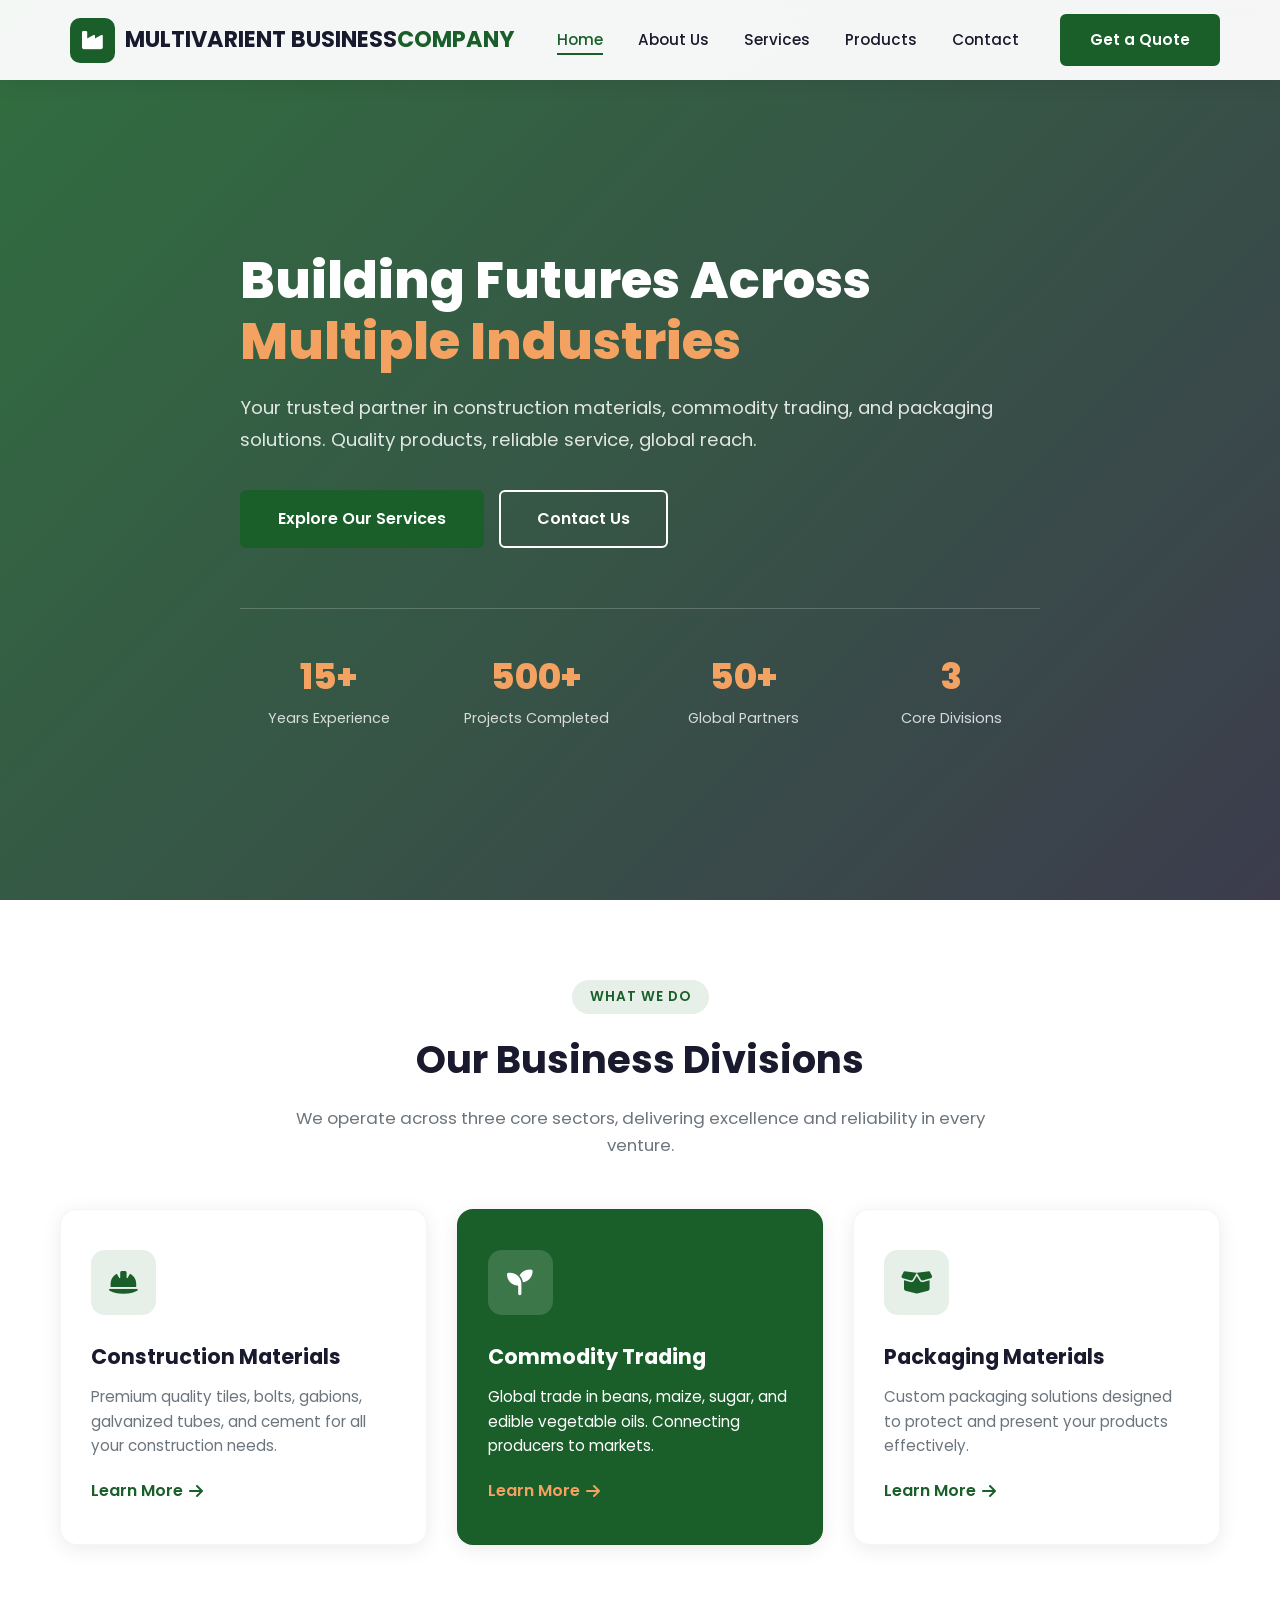
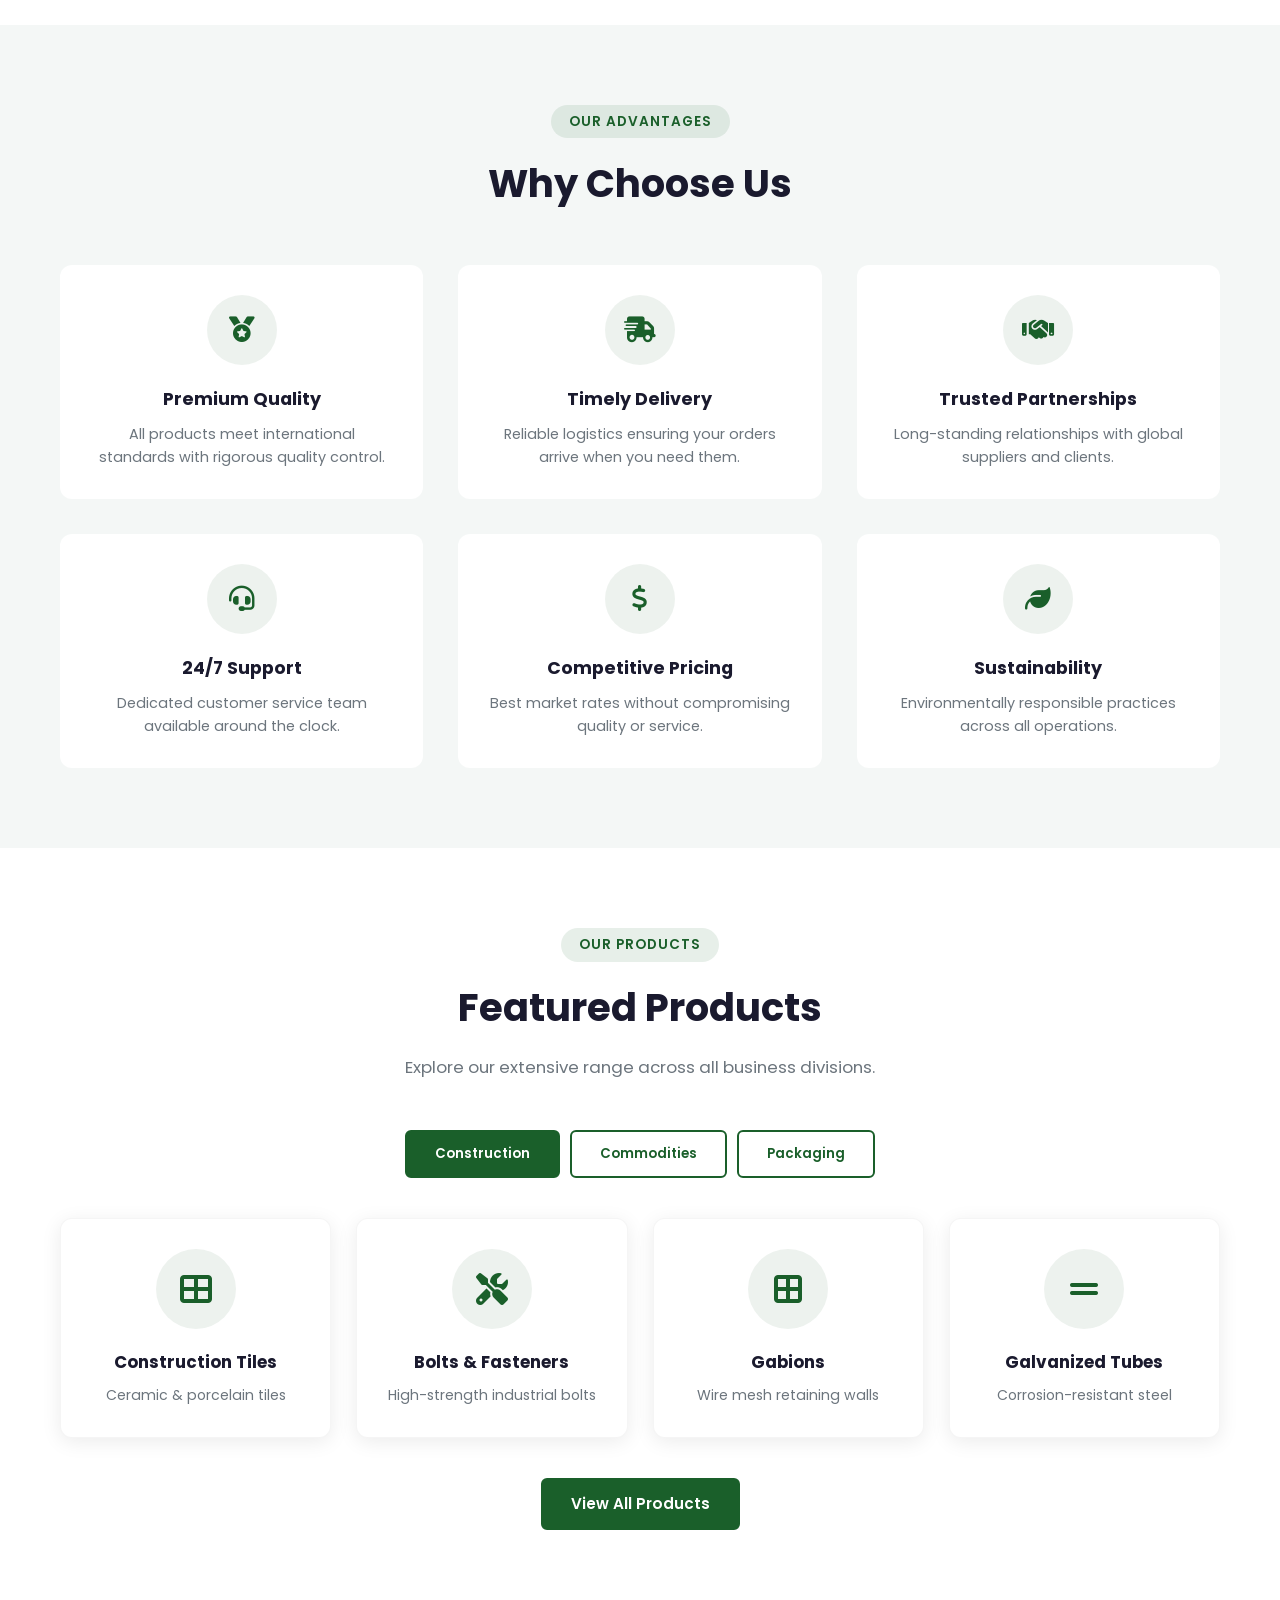
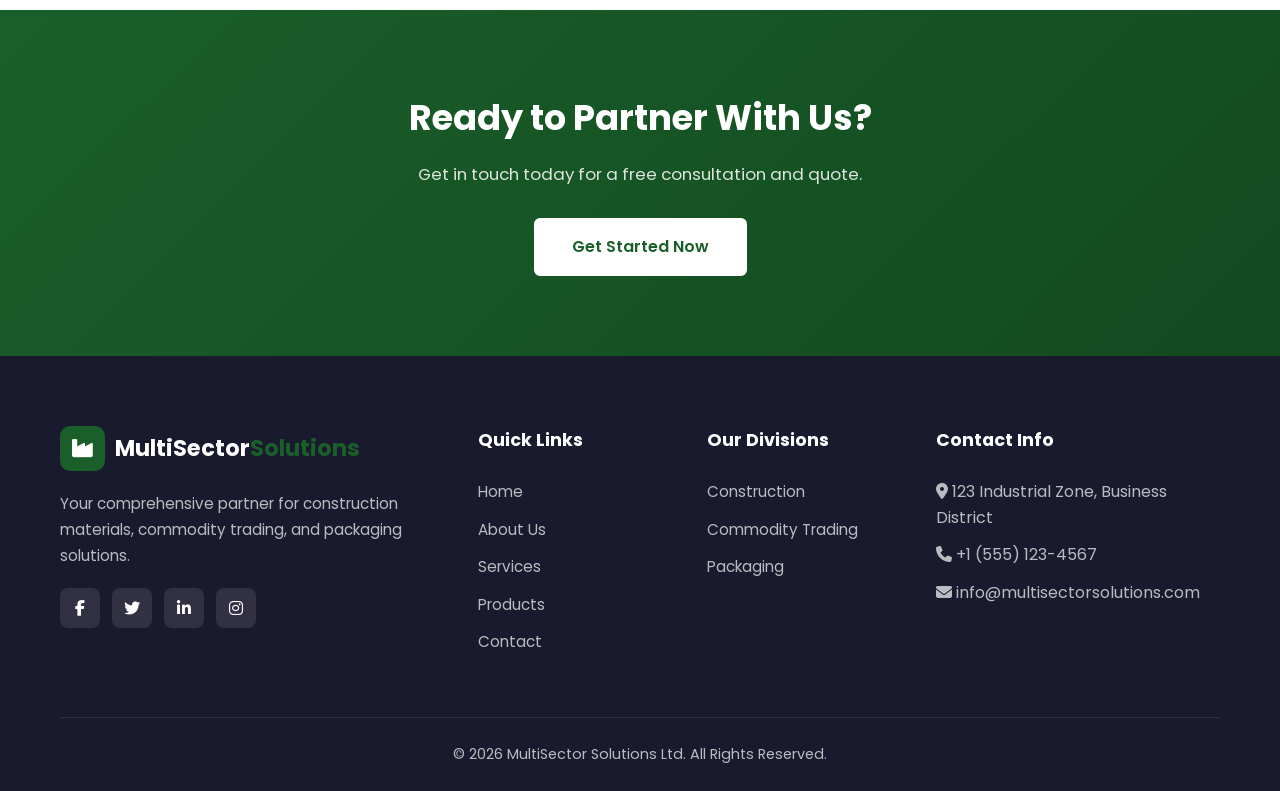
==== index.html @ 1d7cfd5d "version 1" ====
<!DOCTYPE html>
<html lang="en">
<head>
    <meta charset="UTF-8">
    <meta name="viewport" content="width=device-width, initial-scale=1.0">
    <link rel="icon" type="image/png" href="images/MVBC LOGO NBG.png">
    <title>MultiSector Solutions | Construction, Trading & Packaging</title>
    <link rel="stylesheet" href="css/style.css">
    <link rel="preconnect" href="https://fonts.googleapis.com">
    <link href="https://fonts.googleapis.com/css2?family=Poppins:wght@300;400;500;600;700;800&display=swap" rel="stylesheet">
    <link rel="stylesheet" href="https://cdnjs.cloudflare.com/ajax/libs/font-awesome/6.4.0/css/all.min.css">
</head>
<body>
    <header class="header" id="header">
        <div class="container">
            <div class="logo">
                <a href="index.html">
                <img src="" >
                    <span class="logo-icon"><i class="fas fa-industry"></i></span>
                    <span class="logo-text">MULTIVARIENT BUSINESS<span>COMPANY</span></span>
                </a>
            </div>
            <nav class="nav" id="nav">
                <ul class="nav-list">
                    <li><a href="index.html" class="active">Home</a></li>
                    <li><a href="about.html">About Us</a></li>
                    <li><a href="services.html">Services</a></li>
                    <li><a href="products.html">Products</a></li>
                    <li><a href="contact.html">Contact</a></li>
                </ul>
            </nav>
            <div class="header-actions">
                <a href="contact.html" class="btn btn-primary">Get a Quote</a>
                <!-- <button class="mobile-menu-toggle" id="mobileMenuToggle">
                  
                </button> -->
            </div>
        </div>
    </header>

    <section class="hero">
        <div class="container">
            <div class="hero-content">
                <h1 class="hero-title">Building Futures Across <span class="highlight">Multiple Industries</span></h1>
                <p class="hero-subtitle">Your trusted partner in construction materials, commodity trading, and packaging solutions. Quality products, reliable service, global reach.</p>
                <div class="hero-buttons">
                    <a href="services.html" class="btn btn-primary btn-lg">Explore Our Services</a>
                    <a href="contact.html" class="btn btn-outline btn-lg">Contact Us</a>
                </div>
                <div class="hero-stats">
                    <div class="stat-item">
                        <span class="stat-number">15+</span>
                        <span class="stat-label">Years Experience</span>
                    </div>
                    <div class="stat-item">
                        <span class="stat-number">500+</span>
                        <span class="stat-label">Projects Completed</span>
                    </div>
                    <div class="stat-item">
                        <span class="stat-number">50+</span>
                        <span class="stat-label">Global Partners</span>
                    </div>
                    <div class="stat-item">
                        <span class="stat-number">3</span>
                        <span class="stat-label">Core Divisions</span>
                    </div>
                </div>
            </div>
        </div>
    </section>

    <section class="divisions section-padding">
        <div class="container">
            <div class="section-header">
                <span class="section-tag">What We Do</span>
                <h2 class="section-title">Our Business Divisions</h2>
                <p class="section-desc">We operate across three core sectors, delivering excellence and reliability in every venture.</p>
            </div>
            <div class="divisions-grid">
                <div class="division-card">
                    <div class="division-icon"><i class="fas fa-hard-hat"></i></div>
                    <h3>Construction Materials</h3>
                    <p>Premium quality tiles, bolts, gabions, galvanized tubes, and cement for all your construction needs.</p>
                    <a href="services.html#construction" class="read-more">Learn More <i class="fas fa-arrow-right"></i></a>
                </div>
                <div class="division-card featured">
                    <div class="division-icon"><i class="fas fa-seedling"></i></div>
                    <h3>Commodity Trading</h3>
                    <p>Global trade in beans, maize, sugar, and edible vegetable oils. Connecting producers to markets.</p>
                    <a href="services.html#trading" class="read-more">Learn More <i class="fas fa-arrow-right"></i></a>
                </div>
                <div class="division-card">
                    <div class="division-icon"><i class="fas fa-box-open"></i></div>
                    <h3>Packaging Materials</h3>
                    <p>Custom packaging solutions designed to protect and present your products effectively.</p>
                    <a href="services.html#packaging" class="read-more">Learn More <i class="fas fa-arrow-right"></i></a>
                </div>
            </div>
        </div>
    </section>

    <section class="why-us section-padding bg-light">
        <div class="container">
            <div class="section-header">
                <span class="section-tag">Our Advantages</span>
                <h2 class="section-title">Why Choose Us</h2>
            </div>
            <div class="features-grid">
                <div class="feature-item">
                    <div class="feature-icon"><i class="fas fa-medal"></i></div>
                    <h4>Premium Quality</h4>
                    <p>All products meet international standards with rigorous quality control.</p>
                </div>
                <div class="feature-item">
                    <div class="feature-icon"><i class="fas fa-shipping-fast"></i></div>
                    <h4>Timely Delivery</h4>
                    <p>Reliable logistics ensuring your orders arrive when you need them.</p>
                </div>
                <div class="feature-item">
                    <div class="feature-icon"><i class="fas fa-handshake"></i></div>
                    <h4>Trusted Partnerships</h4>
                    <p>Long-standing relationships with global suppliers and clients.</p>
                </div>
                <div class="feature-item">
                    <div class="feature-icon"><i class="fas fa-headset"></i></div>
                    <h4>24/7 Support</h4>
                    <p>Dedicated customer service team available around the clock.</p>
                </div>
                <div class="feature-item">
                    <div class="feature-icon"><i class="fas fa-dollar-sign"></i></div>
                    <h4>Competitive Pricing</h4>
                    <p>Best market rates without compromising quality or service.</p>
                </div>
                <div class="feature-item">
                    <div class="feature-icon"><i class="fas fa-leaf"></i></div>
                    <h4>Sustainability</h4>
                    <p>Environmentally responsible practices across all operations.</p>
                </div>
            </div>
        </div>
    </section>

    <section class="products-showcase section-padding">
        <div class="container">
            <div class="section-header">
                <span class="section-tag">Our Products</span>
                <h2 class="section-title">Featured Products</h2>
                <p class="section-desc">Explore our extensive range across all business divisions.</p>
            </div>
            <div class="products-tabs">
                <button class="tab-btn active" data-tab="construction">Construction</button>
                <button class="tab-btn" data-tab="commodities">Commodities</button>
                <button class="tab-btn" data-tab="packaging">Packaging</button>
            </div>
            <div class="products-content">
                <div class="tab-content active" id="construction">
                    <div class="products-grid">
                        <div class="product-card">
                            <div class="product-img"><i class="fas fa-th-large"></i></div>
                            <h4>Construction Tiles</h4>
                            <p>Ceramic & porcelain tiles</p>
                        </div>
                        <div class="product-card">
                            <div class="product-img"><i class="fas fa-tools"></i></div>
                            <h4>Bolts & Fasteners</h4>
                            <p>High-strength industrial bolts</p>
                        </div>
                        <div class="product-card">
                            <div class="product-img"><i class="fas fa-border-all"></i></div>
                            <h4>Gabions</h4>
                            <p>Wire mesh retaining walls</p>
                        </div>
                        <div class="product-card">
                            <div class="product-img"><i class="fas fa-grip-lines"></i></div>
                            <h4>Galvanized Tubes</h4>
                            <p>Corrosion-resistant steel</p>
                        </div>
                    </div>
                </div>
                <div class="tab-content" id="commodities">
                    <div class="products-grid">
                        <div class="product-card">
                            <div class="product-img"><i class="fas fa-seedling"></i></div>
                            <h4>Beans</h4>
                            <p>High-quality legumes</p>
                        </div>
                        <div class="product-card">
                            <div class="product-img"><i class="fas fa-wheat-awn"></i></div>
                            <h4>Maize</h4>
                            <p>Premium grade corn</p>
                        </div>
                        <div class="product-card">
                            <div class="product-img"><i class="fas fa-cube"></i></div>
                            <h4>Sugar</h4>
                            <p>Refined & raw sugar</p>
                        </div>
                        <div class="product-card">
                            <div class="product-img"><i class="fas fa-oil-can"></i></div>
                            <h4>Vegetable Oil</h4>
                            <p>Food-grade edible oils</p>
                        </div>
                    </div>
                </div>
                <div class="tab-content" id="packaging">
                    <div class="products-grid">
                        <div class="product-card">
                            <div class="product-img"><i class="fas fa-box"></i></div>
                            <h4>Carton Boxes</h4>
                            <p>Corrugated packaging</p>
                        </div>
                        <div class="product-card">
                            <div class="product-img"><i class="fas fa-shopping-bag"></i></div>
                            <h4>PP Bags</h4>
                            <p>Woven sacks for bulk</p>
                        </div>
                        <div class="product-card">
                            <div class="product-img"><i class="fas fa-tape"></i></div>
                            <h4>Packaging Tapes</h4>
                            <p>High-adhesive sealing</p>
                        </div>
                        <div class="product-card">
                            <div class="product-img"><i class="fas fa-jar"></i></div>
                            <h4>Plastic Containers</h4>
                            <p>Food-safe storage</p>
                        </div>
                    </div>
                </div>
            </div>
            <div class="text-center mt-4">
                <a href="products.html" class="btn btn-primary">View All Products</a>
            </div>
        </div>
    </section>

    <section class="cta-section">
        <div class="container">
            <div class="cta-box">
                <h2>Ready to Partner With Us?</h2>
                <p>Get in touch today for a free consultation and quote.</p>
                <a href="contact.html" class="btn btn-light btn-lg">Get Started Now</a>
            </div>
        </div>
    </section>

    <footer class="footer">
        <div class="container">
            <div class="footer-grid">
                <div class="footer-col">
                    <div class="logo">
                        <a href="index.html">
                            <span class="logo-icon"><i class="fas fa-industry"></i></span>
                            <span class="logo-text">MultiSector<span>Solutions</span></span>
                        </a>
                    </div>
                    <p>Your comprehensive partner for construction materials, commodity trading, and packaging solutions.</p>
                    <div class="social-links">
                        <a href="#"><i class="fab fa-facebook-f"></i></a>
                        <a href="#"><i class="fab fa-twitter"></i></a>
                        <a href="#"><i class="fab fa-linkedin-in"></i></a>
                        <a href="#"><i class="fab fa-instagram"></i></a>
                    </div>
                </div>
                <div class="footer-col">
                    <h4>Quick Links</h4>
                    <ul>
                        <li><a href="index.html">Home</a></li>
                        <li><a href="about.html">About Us</a></li>
                        <li><a href="services.html">Services</a></li>
                        <li><a href="products.html">Products</a></li>
                        <li><a href="contact.html">Contact</a></li>
                    </ul>
                </div>
                <div class="footer-col">
                    <h4>Our Divisions</h4>
                    <ul>
                        <li><a href="services.html#construction">Construction</a></li>
                        <li><a href="services.html#trading">Commodity Trading</a></li>
                        <li><a href="services.html#packaging">Packaging</a></li>
                    </ul>
                </div>
                <div class="footer-col">
                    <h4>Contact Info</h4>
                    <ul class="contact-info">
                        <li><i class="fas fa-map-marker-alt"></i> 123 Industrial Zone, Business District</li>
                        <li><i class="fas fa-phone"></i> +1 (555) 123-4567</li>
                        <li><i class="fas fa-envelope"></i> info@multisectorsolutions.com</li>
                    </ul>
                </div>
            </div>
            <div class="footer-bottom">
                <p>&copy; 2026 MultiSector Solutions Ltd. All Rights Reserved.</p>
            </div>
        </div>
    </footer>

    <script src="js/main.js"></script>
</body>
</html>
---- css/style.css ----
/* ==================== */
/* GLOBAL STYLES        */
/* ==================== */
:root {
    --primary-color: #1a5f2a;
    --primary-dark: #124a1f;
    --primary-light: #2d8a40;
    --secondary-color: #c45c26;
    --accent-color: #f4a261;
    --dark: #1a1a2e;
    --light: #f8f9fa;
    --gray: #6c757d;
    --white: #ffffff;
    --font-main: 'Poppins', sans-serif;
    --shadow: 0 4px 20px rgba(0,0,0,0.08);
    --shadow-lg: 0 10px 40px rgba(0,0,0,0.12);
    --transition: all 0.3s ease;
}

* {
    margin: 0;
    padding: 0;
    box-sizing: border-box;
}

html {
    scroll-behavior: smooth;
}

body {
    font-family: var(--font-main);
    line-height: 1.6;
    color: var(--dark);
    background: var(--white);
}

a {
    text-decoration: none;
    color: inherit;
    transition: var(--transition);
}

ul {
    list-style: none;
}

img {
    max-width: 100%;
    height: auto;
}

.container {
    max-width: 1200px;
    margin: 0 auto;
    padding: 0 20px;
}

/* ==================== */
/* BUTTONS              */
/* ==================== */
.btn {
    display: inline-flex;
    align-items: center;
    justify-content: center;
    gap: 8px;
    padding: 12px 28px;
    border-radius: 6px;
    font-weight: 600;
    font-size: 0.95rem;
    cursor: pointer;
    transition: var(--transition);
    border: 2px solid transparent;
}

.btn-primary {
    background: var(--primary-color);
    color: var(--white);
    border-color: var(--primary-color);
}

.btn-primary:hover {
    background: var(--primary-dark);
    border-color: var(--primary-dark);
    transform: translateY(-2px);
    box-shadow: var(--shadow-lg);
}

.btn-outline {
    background: transparent;
    color: var(--white);
    border-color: var(--white);
}

.btn-outline:hover {
    background: var(--white);
    color: var(--primary-color);
}

.btn-light {
    background: var(--white);
    color: var(--primary-color);
    border-color: var(--white);
}

.btn-light:hover {
    background: var(--light);
    border-color: var(--light);
}

.btn-lg {
    padding: 14px 36px;
    font-size: 1rem;
}

/* ==================== */
/* SECTION UTILITIES    */
/* ==================== */
.section-padding {
    padding: 80px 0;
}

.bg-light {
    background: #f4f7f6;
}

.section-header {
    text-align: center;
    max-width: 700px;
    margin: 0 auto 50px;
}

.section-tag {
    display: inline-block;
    padding: 6px 18px;
    background: rgba(26, 95, 42, 0.1);
    color: var(--primary-color);
    font-weight: 600;
    font-size: 0.85rem;
    border-radius: 30px;
    margin-bottom: 15px;
    text-transform: uppercase;
    letter-spacing: 1px;
}

.section-title {
    font-size: 2.4rem;
    font-weight: 700;
    margin-bottom: 15px;
    color: var(--dark);
}

.section-desc {
    color: var(--gray);
    font-size: 1.05rem;
}

.text-center {
    text-align: center;
}

.mt-4 {
    margin-top: 40px;
}

/* ==================== */
/* HEADER               */
/* ==================== */
.header {
    position: fixed;
    top: 0;
    left: 0;
    width: 100%;
    z-index: 1000;
    background: rgba(255,255,255,0.95);
    backdrop-filter: blur(10px);
    box-shadow: var(--shadow);
    transition: var(--transition);
}

.header .container {
    display: flex;
    align-items: center;
    justify-content: space-between;
    height: 80px;
}

.logo a {
    display: flex;
    align-items: center;
    gap: 10px;
}

.logo-icon {
    width: 45px;
    height: 45px;
    background: var(--primary-color);
    color: var(--white);
    border-radius: 10px;
    display: flex;
    align-items: center;
    justify-content: center;
    font-size: 1.3rem;
}

.logo-text {
    font-size: 1.4rem;
    font-weight: 700;
    color: var(--dark);
}

.logo-text span {
    color: var(--primary-color);
}

.nav-list {
    display: flex;
    gap: 35px;
}

.nav-list a {
    font-weight: 500;
    font-size: 0.95rem;
    color: var(--dark);
    position: relative;
}

.nav-list a::after {
    content: '';
    position: absolute;
    bottom: -5px;
    left: 0;
    width: 0;
    height: 2px;
    background: var(--primary-color);
    transition: var(--transition);
}

.nav-list a:hover::after,
.nav-list a.active::after {
    width: 100%;
}

.nav-list a:hover,
.nav-list a.active {
    color: var(--primary-color);
}

.header-actions {
    display: flex;
    align-items: center;
    gap: 20px;
}

.mobile-menu-toggle {
    display: none;
    flex-direction: column;
    gap: 5px;
    background: none;
    border: none;
    cursor: pointer;
    padding: 5px;
}

.mobile-menu-toggle span {
    width: 25px;
    height: 3px;
    background: var(--dark);
    border-radius: 3px;
    transition: var(--transition);
}

/* ==================== */
/* HERO SECTION         */
/* ==================== */
.hero {
    min-height: 100vh;
    display: flex;
    align-items: center;
    background: linear-gradient(135deg, rgba(26,95,42,0.9), rgba(26,26,46,0.85)),
                url('data:image/svg+xml,<svg xmlns="http://www.w3.org/2000/svg" viewBox="0 0 100 100"><rect fill="none" stroke="rgba(255,255,255,0.05)" stroke-width="1" x="0" y="0" width="100" height="100"/></svg>');
    background-size: cover;
    position: relative;
    padding-top: 80px;
    color: var(--white);
}

.hero-content {
    max-width: 800px;
    padding: 60px 0;
}

.hero-title {
    font-size: 3.2rem;
    font-weight: 800;
    line-height: 1.2;
    margin-bottom: 20px;
}

.hero-title .highlight {
    color: var(--accent-color);
}

.hero-subtitle {
    font-size: 1.15rem;
    color: rgba(255,255,255,0.85);
    margin-bottom: 35px;
    line-height: 1.7;
}

.hero-buttons {
    display: flex;
    gap: 15px;
    margin-bottom: 60px;
    flex-wrap: wrap;
}

.hero-stats {
    display: grid;
    grid-template-columns: repeat(4, 1fr);
    gap: 30px;
    padding-top: 40px;
    border-top: 1px solid rgba(255,255,255,0.2);
}

.stat-item {
    text-align: center;
}

.stat-number {
    display: block;
    font-size: 2.2rem;
    font-weight: 800;
    color: var(--accent-color);
}

.stat-label {
    font-size: 0.9rem;
    color: rgba(255,255,255,0.8);
}

/* ==================== */
/* DIVISIONS            */
/* ==================== */
.divisions-grid {
    display: grid;
    grid-template-columns: repeat(3, 1fr);
    gap: 30px;
}

.division-card {
    background: var(--white);
    border-radius: 16px;
    padding: 40px 30px;
    box-shadow: var(--shadow);
    transition: var(--transition);
    border: 1px solid rgba(0,0,0,0.04);
    position: relative;
    overflow: hidden;
}

.division-card::before {
    content: '';
    position: absolute;
    top: 0;
    left: 0;
    width: 100%;
    height: 4px;
    background: var(--primary-color);
    transform: scaleX(0);
    transition: var(--transition);
}

.division-card:hover::before {
    transform: scaleX(1);
}

.division-card:hover {
    transform: translateY(-8px);
    box-shadow: var(--shadow-lg);
}

.division-card.featured {
    background: var(--primary-color);
    color: var(--white);
}

.division-card.featured::before {
    background: var(--accent-color);
}

.division-card.featured h3,
.division-card.featured p {
    color: var(--white);
}

.division-icon {
    width: 65px;
    height: 65px;
    background: rgba(26,95,42,0.1);
    border-radius: 14px;
    display: flex;
    align-items: center;
    justify-content: center;
    font-size: 1.6rem;
    color: var(--primary-color);
    margin-bottom: 25px;
}

.division-card.featured .division-icon {
    background: rgba(255,255,255,0.15);
    color: var(--white);
}

.division-card h3 {
    font-size: 1.3rem;
    margin-bottom: 12px;
    color: var(--dark);
}

.division-card p {
    color: var(--gray);
    font-size: 0.95rem;
    margin-bottom: 20px;
}

.read-more {
    font-weight: 600;
    color: var(--primary-color);
    display: inline-flex;
    align-items: center;
    gap: 6px;
}

.division-card.featured .read-more {
    color: var(--accent-color);
}

.read-more:hover {
    gap: 10px;
}

/* ==================== */
/* WHY CHOOSE US        */
/* ==================== */
.features-grid {
    display: grid;
    grid-template-columns: repeat(3, 1fr);
    gap: 35px;
}

.feature-item {
    text-align: center;
    padding: 30px;
    background: var(--white);
    border-radius: 12px;
    transition: var(--transition);
}

.feature-item:hover {
    box-shadow: var(--shadow-lg);
    transform: translateY(-5px);
}

.feature-icon {
    width: 70px;
    height: 70px;
    background: rgba(26,95,42,0.08);
    color: var(--primary-color);
    border-radius: 50%;
    display: flex;
    align-items: center;
    justify-content: center;
    font-size: 1.6rem;
    margin: 0 auto 20px;
}

.feature-item h4 {
    font-size: 1.1rem;
    margin-bottom: 10px;
    color: var(--dark);
}

.feature-item p {
    color: var(--gray);
    font-size: 0.9rem;
}

/* ==================== */
/* PRODUCTS TABS        */
/* ==================== */
.products-tabs {
    display: flex;
    justify-content: center;
    gap: 10px;
    margin-bottom: 40px;
    flex-wrap: wrap;
}

.tab-btn {
    padding: 12px 28px;
    border: 2px solid var(--primary-color);
    background: transparent;
    color: var(--primary-color);
    border-radius: 6px;
    font-weight: 600;
    cursor: pointer;
    transition: var(--transition);
    font-family: var(--font-main);
}

.tab-btn.active,
.tab-btn:hover {
    background: var(--primary-color);
    color: var(--white);
}

.tab-content {
    display: none;
}

.tab-content.active {
    display: block;
    animation: fadeIn 0.4s ease;
}

@keyframes fadeIn {
    from { opacity: 0; transform: translateY(10px); }
    to { opacity: 1; transform: translateY(0); }
}

.products-grid {
    display: grid;
    grid-template-columns: repeat(4, 1fr);
    gap: 25px;
}

.product-card {
    background: var(--white);
    border-radius: 12px;
    padding: 30px 20px;
    text-align: center;
    box-shadow: var(--shadow);
    transition: var(--transition);
    border: 1px solid rgba(0,0,0,0.04);
}

.product-card:hover {
    transform: translateY(-5px);
    box-shadow: var(--shadow-lg);
}

.product-img {
    width: 80px;
    height: 80px;
    background: rgba(26,95,42,0.08);
    border-radius: 50%;
    display: flex;
    align-items: center;
    justify-content: center;
    font-size: 2rem;
    color: var(--primary-color);
    margin: 0 auto 20px;
}

.product-card h4 {
    font-size: 1.05rem;
    margin-bottom: 8px;
    color: var(--dark);
}

.product-card p {
    color: var(--gray);
    font-size: 0.88rem;
}

/* ==================== */
/* CTA SECTION          */
/* ==================== */
.cta-section {
    padding: 80px 0;
    background: linear-gradient(135deg, var(--primary-color), var(--primary-dark));
    color: var(--white);
}

.cta-box {
    text-align: center;
    max-width: 700px;
    margin: 0 auto;
}

.cta-box h2 {
    font-size: 2.2rem;
    margin-bottom: 15px;
}

.cta-box p {
    font-size: 1.05rem;
    color: rgba(255,255,255,0.85);
    margin-bottom: 30px;
}

/* ==================== */
/* PAGE BANNER          */
/* ==================== */
.page-banner {
    padding: 160px 0 80px;
    background: linear-gradient(135deg, rgba(26,95,42,0.92), rgba(26,26,46,0.9));
    color: var(--white);
    text-align: center;
}

.page-banner h1 {
    font-size: 2.8rem;
    font-weight: 800;
    margin-bottom: 10px;
}

.breadcrumb {
    display: flex;
    justify-content: center;
    gap: 10px;
    color: rgba(255,255,255,0.7);
}

.breadcrumb a:hover {
    color: var(--accent-color);
}

/* ==================== */
/* ABOUT PAGE           */
/* ==================== */
.about-grid {
    display: grid;
    grid-template-columns: 1fr 1fr;
    gap: 60px;
    align-items: center;
}

.about-img {
    background: linear-gradient(135deg, var(--primary-color), var(--primary-dark));
    border-radius: 16px;
    min-height: 400px;
    display: flex;
    align-items: center;
    justify-content: center;
    color: var(--white);
    font-size: 5rem;
    position: relative;
    overflow: hidden;
}

.about-img::before {
    content: '';
    position: absolute;
    width: 150%;
    height: 150%;
    background: repeating-linear-gradient(45deg, transparent, transparent 10px, rgba(255,255,255,0.03) 10px, rgba(255,255,255,0.03) 20px);
    animation: slide 20s linear infinite;
}

@keyframes slide {
    0% { transform: translate(-10%, -10%); }
    100% { transform: translate(0, 0); }
}

.about-content h2 {
    font-size: 2rem;
    margin-bottom: 20px;
    color: var(--dark);
}

.about-content p {
    color: var(--gray);
    margin-bottom: 15px;
    line-height: 1.7;
}

.values-list {
    margin-top: 25px;
}

.value-item {
    display: flex;
    align-items: flex-start;
    gap: 15px;
    margin-bottom: 18px;
}

.value-item i {
    color: var(--primary-color);
    font-size: 1.2rem;
    margin-top: 3px;
}

.value-item h4 {
    font-size: 1.05rem;
    margin-bottom: 3px;
}

.value-item p {
    font-size: 0.9rem;
    margin: 0;
}

/* ==================== */
/* SERVICES PAGE        */
/* ==================== */
.service-detail {
    display: grid;
    grid-template-columns: 1fr 1fr;
    gap: 60px;
    align-items: center;
    margin-bottom: 80px;
}

.service-detail:nth-child(even) .service-img {
    order: 2;
}

.service-img {
    background: #eef2f1;
    border-radius: 16px;
    min-height: 350px;
    display: flex;
    align-items: center;
    justify-content: center;
    font-size: 4rem;
    color: var(--primary-color);
}

.service-content h3 {
    font-size: 1.8rem;
    margin-bottom: 15px;
    color: var(--dark);
}

.service-content p {
    color: var(--gray);
    margin-bottom: 20px;
    line-height: 1.7;
}

.service-list {
    margin-bottom: 25px;
}

.service-list li {
    display: flex;
    align-items: center;
    gap: 10px;
    margin-bottom: 10px;
    color: var(--dark);
}

.service-list li i {
    color: var(--primary-color);
}

/* ==================== */
/* PRODUCTS PAGE        */
/* ==================== */
.products-page-grid {
    display: grid;
    grid-template-columns: repeat(3, 1fr);
    gap: 30px;
}

.product-detail-card {
    background: var(--white);
    border-radius: 16px;
    overflow: hidden;
    box-shadow: var(--shadow);
    transition: var(--transition);
}

.product-detail-card:hover {
    transform: translateY(-8px);
    box-shadow: var(--shadow-lg);
}

.product-detail-img {
    height: 200px;
    background: linear-gradient(135deg, var(--primary-color), var(--primary-dark));
    display: flex;
    align-items: center;
    justify-content: center;
    font-size: 3rem;
    color: var(--white);
}

.product-detail-info {
    padding: 25px;
}

.product-detail-info h3 {
    font-size: 1.2rem;
    margin-bottom: 10px;
}

.product-detail-info p {
    color: var(--gray);
    font-size: 0.9rem;
    margin-bottom: 15px;
}

.product-meta {
    display: flex;
    justify-content: space-between;
    align-items: center;
    padding-top: 15px;
    border-top: 1px solid #eee;
}

.product-category {
    font-size: 0.8rem;
    padding: 4px 12px;
    background: rgba(26,95,42,0.1);
    color: var(--primary-color);
    border-radius: 20px;
    font-weight: 600;
}

/* ==================== */
/* CONTACT PAGE         */
/* ==================== */
.contact-grid {
    display: grid;
    grid-template-columns: 1fr 1fr;
    gap: 50px;
}

.contact-info-box {
    display: flex;
    flex-direction: column;
    gap: 25px;
}

.contact-item {
    display: flex;
    gap: 20px;
    padding: 25px;
    background: var(--white);
    border-radius: 12px;
    box-shadow: var(--shadow);
}

.contact-item-icon {
    width: 55px;
    height: 55px;
    background: var(--primary-color);
    color: var(--white);
    border-radius: 12px;
    display: flex;
    align-items: center;
    justify-content: center;
    font-size: 1.3rem;
    flex-shrink: 0;
}

.contact-item h4 {
    margin-bottom: 5px;
}

.contact-item p {
    color: var(--gray);
    font-size: 0.9rem;
}

.contact-form {
    background: var(--white);
    padding: 40px;
    border-radius: 16px;
    box-shadow: var(--shadow);
}

.form-group {
    margin-bottom: 20px;
}

.form-group label {
    display: block;
    margin-bottom: 8px;
    font-weight: 500;
    font-size: 0.9rem;
}

.form-group input,
.form-group textarea,
.form-group select {
    width: 100%;
    padding: 12px 16px;
    border: 2px solid #e9ecef;
    border-radius: 8px;
    font-family: var(--font-main);
    font-size: 0.95rem;
    transition: var(--transition);
}

.form-group input:focus,
.form-group textarea:focus,
.form-group select:focus {
    outline: none;
    border-color: var(--primary-color);
}

.form-group textarea {
    resize: vertical;
    min-height: 120px;
}

/* ==================== */
/* FOOTER               */
/* ==================== */
.footer {
    background: var(--dark);
    color: rgba(255,255,255,0.7);
    padding: 70px 0 0;
}

.footer-grid {
    display: grid;
    grid-template-columns: 2fr 1fr 1fr 1.5fr;
    gap: 40px;
    margin-bottom: 50px;
}

.footer-col .logo-text {
    color: var(--white);
}

.footer-col p {
    margin: 20px 0;
    line-height: 1.7;
    font-size: 0.95rem;
}

.footer-col h4 {
    color: var(--white);
    font-size: 1.1rem;
    margin-bottom: 25px;
}

.footer-col ul li {
    margin-bottom: 12px;
}

.footer-col ul a {
    color: rgba(255,255,255,0.7);
    font-size: 0.95rem;
}

.footer-col ul a:hover {
    color: var(--accent-color);
    padding-left: 5px;
}

.social-links {
    display: flex;
    gap: 12px;
}

.social-links a {
    width: 40px;
    height: 40px;
    background: rgba(255,255,255,0.1);
    border-radius: 8px;
    display: flex;
    align-items: center;
    justify-content: center;
    color: var(--white);
    transition: var(--transition);
}

.social-links a:hover {
    background: var(--primary-color);
    transform: translateY(-3px);
}

.footer-bottom {
    border-top: 1px solid rgba(255,255,255,0.1);
    padding: 25px 0;
    text-align: center;
    font-size: 0.9rem;
}

/* ==================== */
/* RESPONSIVE           */
/* ==================== */
@media (max-width: 992px) {
    .hero-title { font-size: 2.4rem; }
    .divisions-grid { grid-template-columns: repeat(2, 1fr); }
    .features-grid { grid-template-columns: repeat(2, 1fr); }
    .products-grid { grid-template-columns: repeat(2, 1fr); }
    .about-grid { grid-template-columns: 1fr; }
    .service-detail { grid-template-columns: 1fr; }
    .service-detail:nth-child(even) .service-img { order: 0; }
    .products-page-grid { grid-template-columns: repeat(2, 1fr); }
    .contact-grid { grid-template-columns: 1fr; }
    .footer-grid { grid-template-columns: repeat(2, 1fr); }
}

@media (max-width: 768px) {
    .nav { display: none; }
    .mobile-menu-toggle { display: flex; }
    .hero-stats { grid-template-columns: repeat(2, 1fr); }
    .divisions-grid { grid-template-columns: 1fr; }
    .features-grid { grid-template-columns: 1fr; }
    .products-grid { grid-template-columns: 1fr; }
    .hero-buttons { flex-direction: column; }
    .products-page-grid { grid-template-columns: 1fr; }
    .footer-grid { grid-template-columns: 1fr; }
    .page-banner h1 { font-size: 2rem; }
    .section-title { font-size: 1.8rem; }
}

/* Mobile Menu Active */
.nav.active {
    display: block;
    position: absolute;
    top: 80px;
    left: 0;
    width: 100%;
    background: var(--white);
    box-shadow: var(--shadow);
    padding: 20px;
}

.nav.active .nav-list {
    flex-direction: column;
    gap: 15px;
}
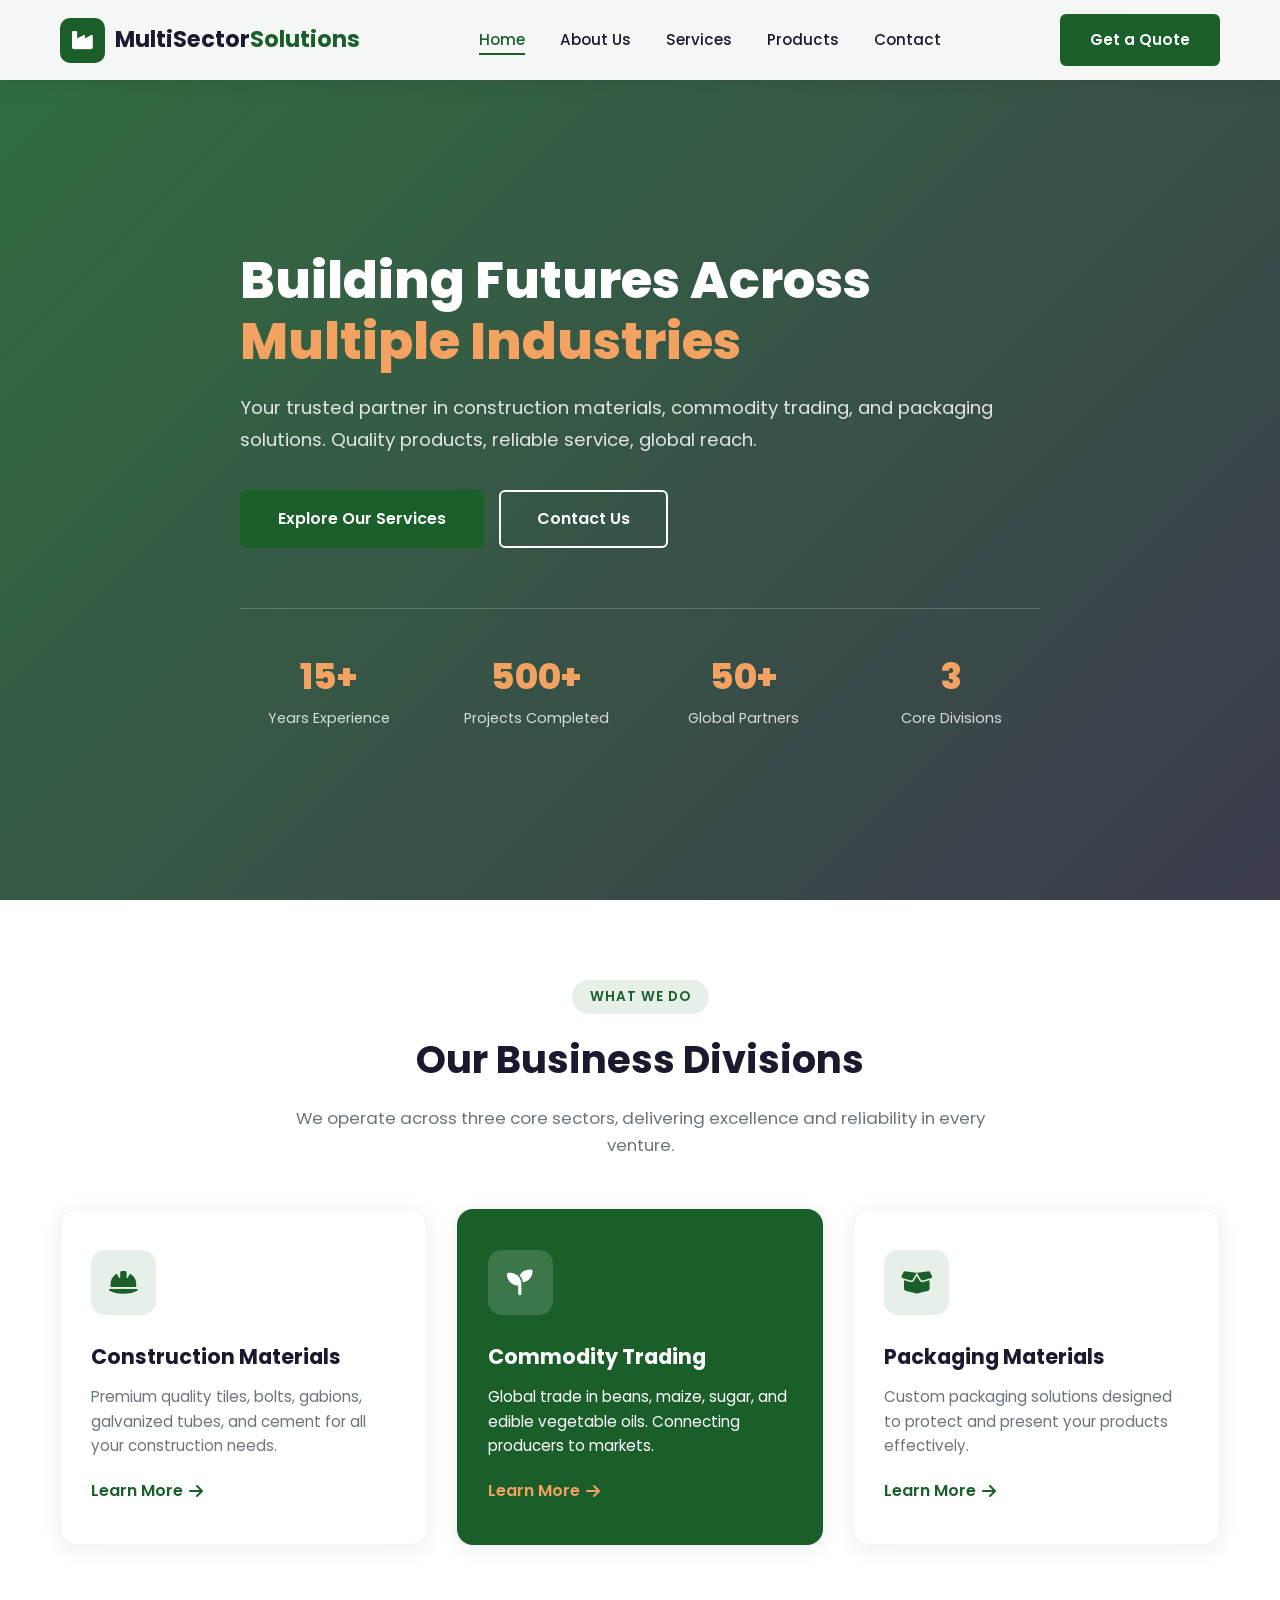
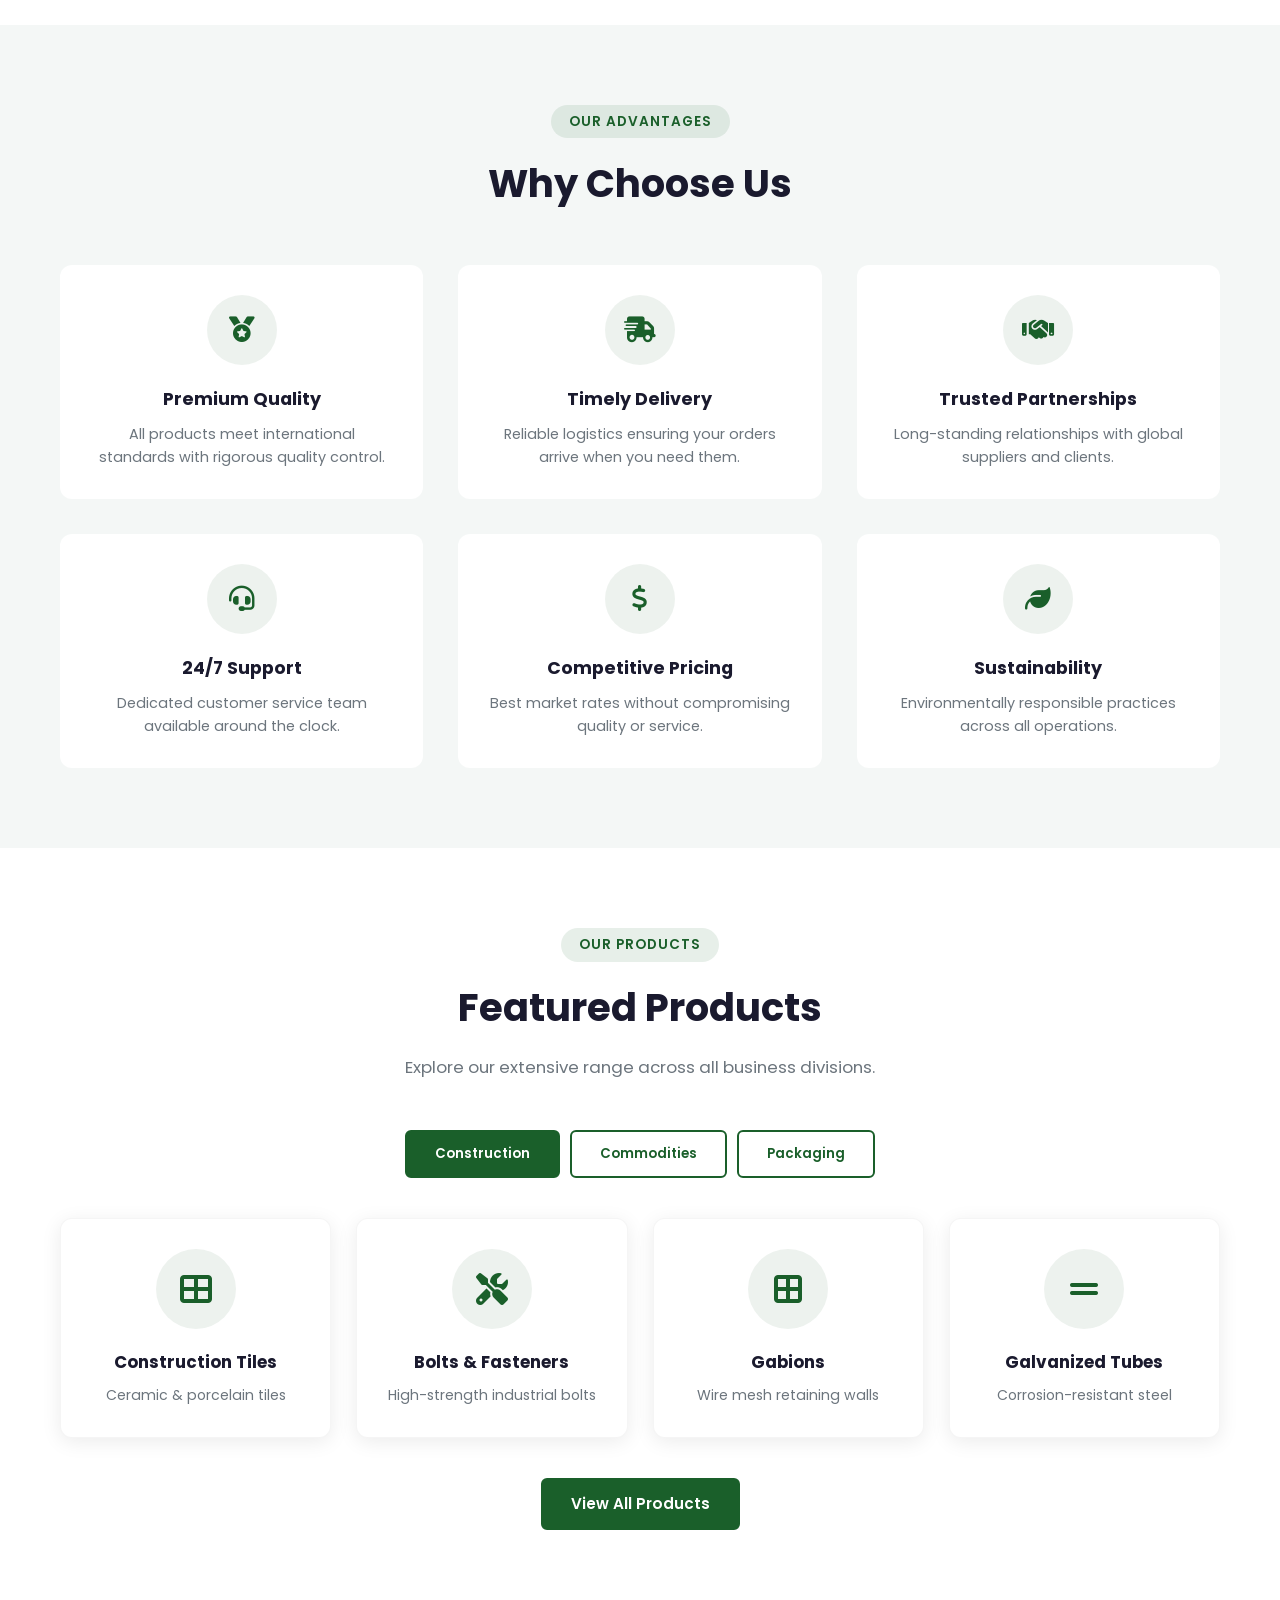
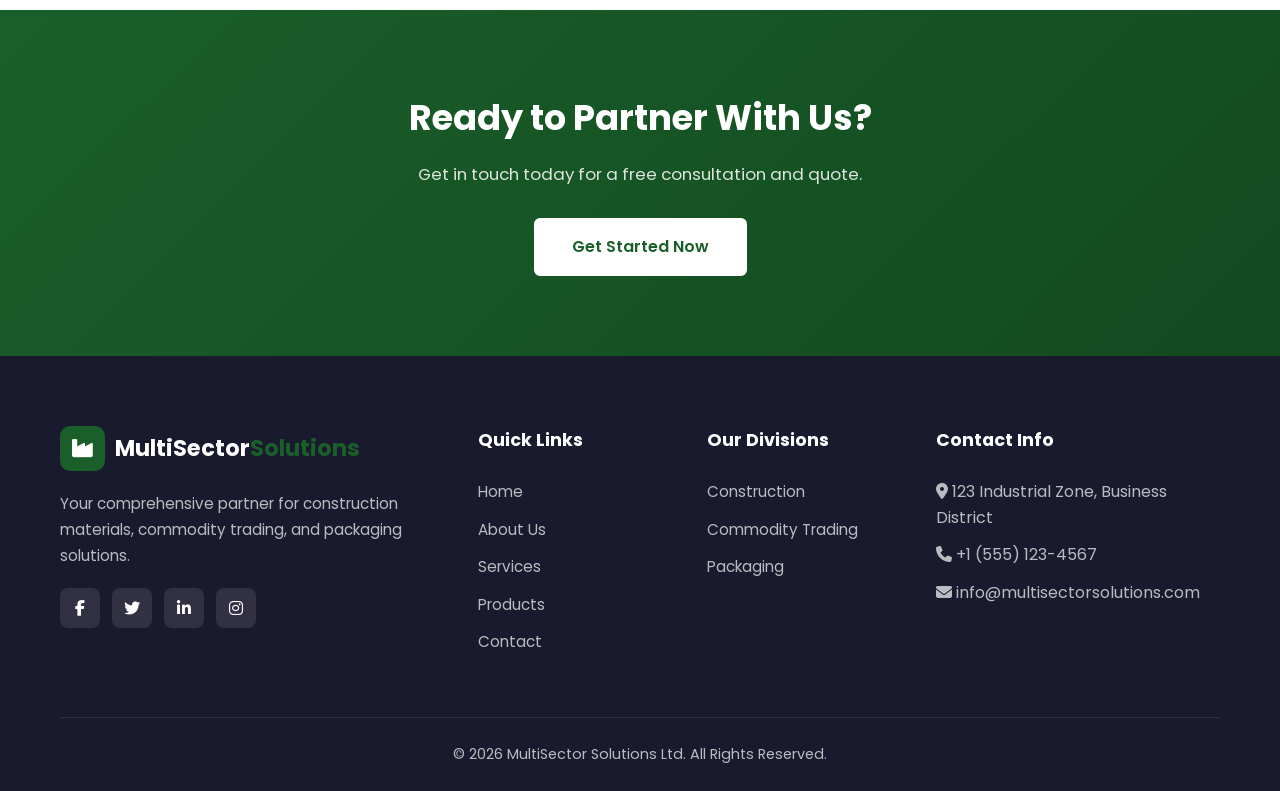
==== commit eece17ff: "version 1.3" ====
--- a/index.html
+++ b/index.html
@@ -15,9 +15,8 @@
         <div class="container">
             <div class="logo">
                 <a href="index.html">
-                <img src="" >
                     <span class="logo-icon"><i class="fas fa-industry"></i></span>
-                    <span class="logo-text">MULTIVARIENT BUSINESS<span>COMPANY</span></span>
+                    <span class="logo-text">MultiSector<span>Solutions</span></span>
                 </a>
             </div>
             <nav class="nav" id="nav">
@@ -31,9 +30,9 @@
             </nav>
             <div class="header-actions">
                 <a href="contact.html" class="btn btn-primary">Get a Quote</a>
-                <!-- <button class="mobile-menu-toggle" id="mobileMenuToggle">
-                  
-                </button> -->
+                <button class="mobile-menu-toggle" id="mobileMenuToggle" aria-label="Toggle navigation">
+                    <span></span><span></span><span></span>
+                </button>
             </div>
         </div>
     </header>
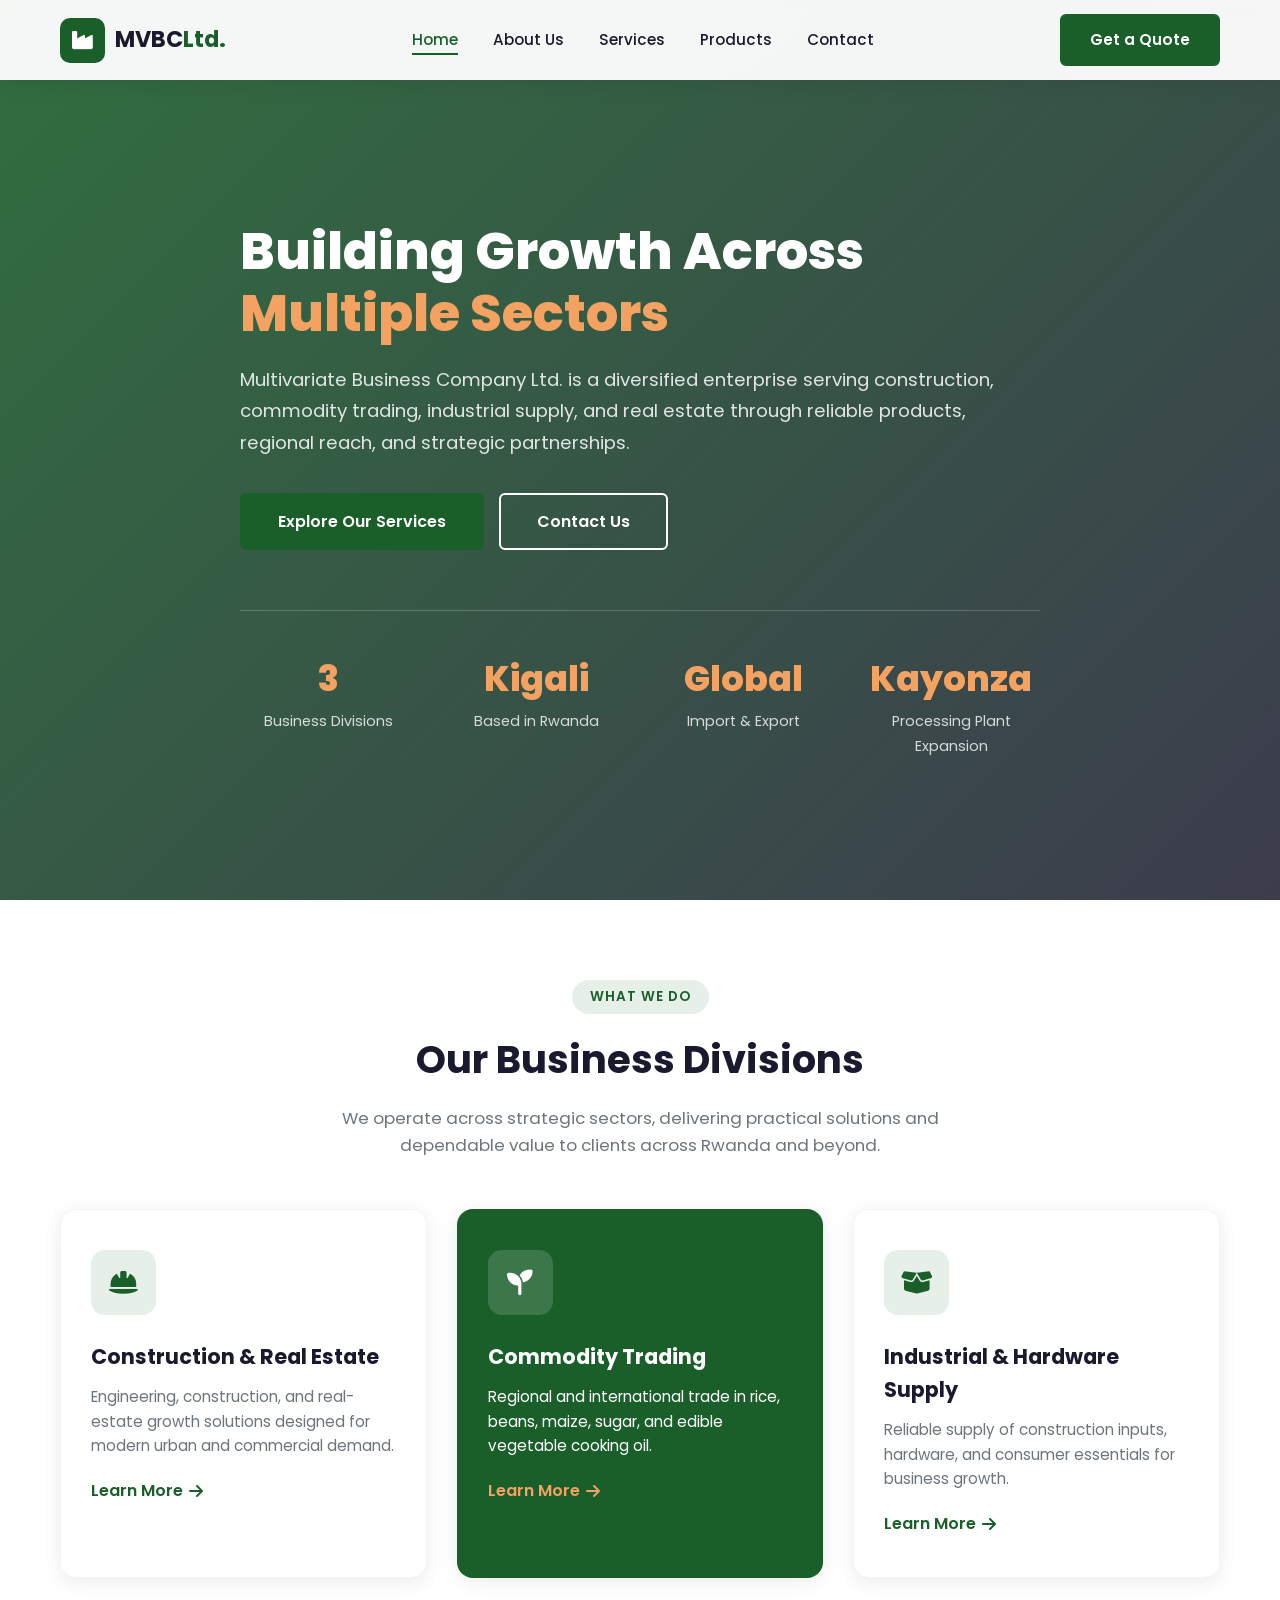
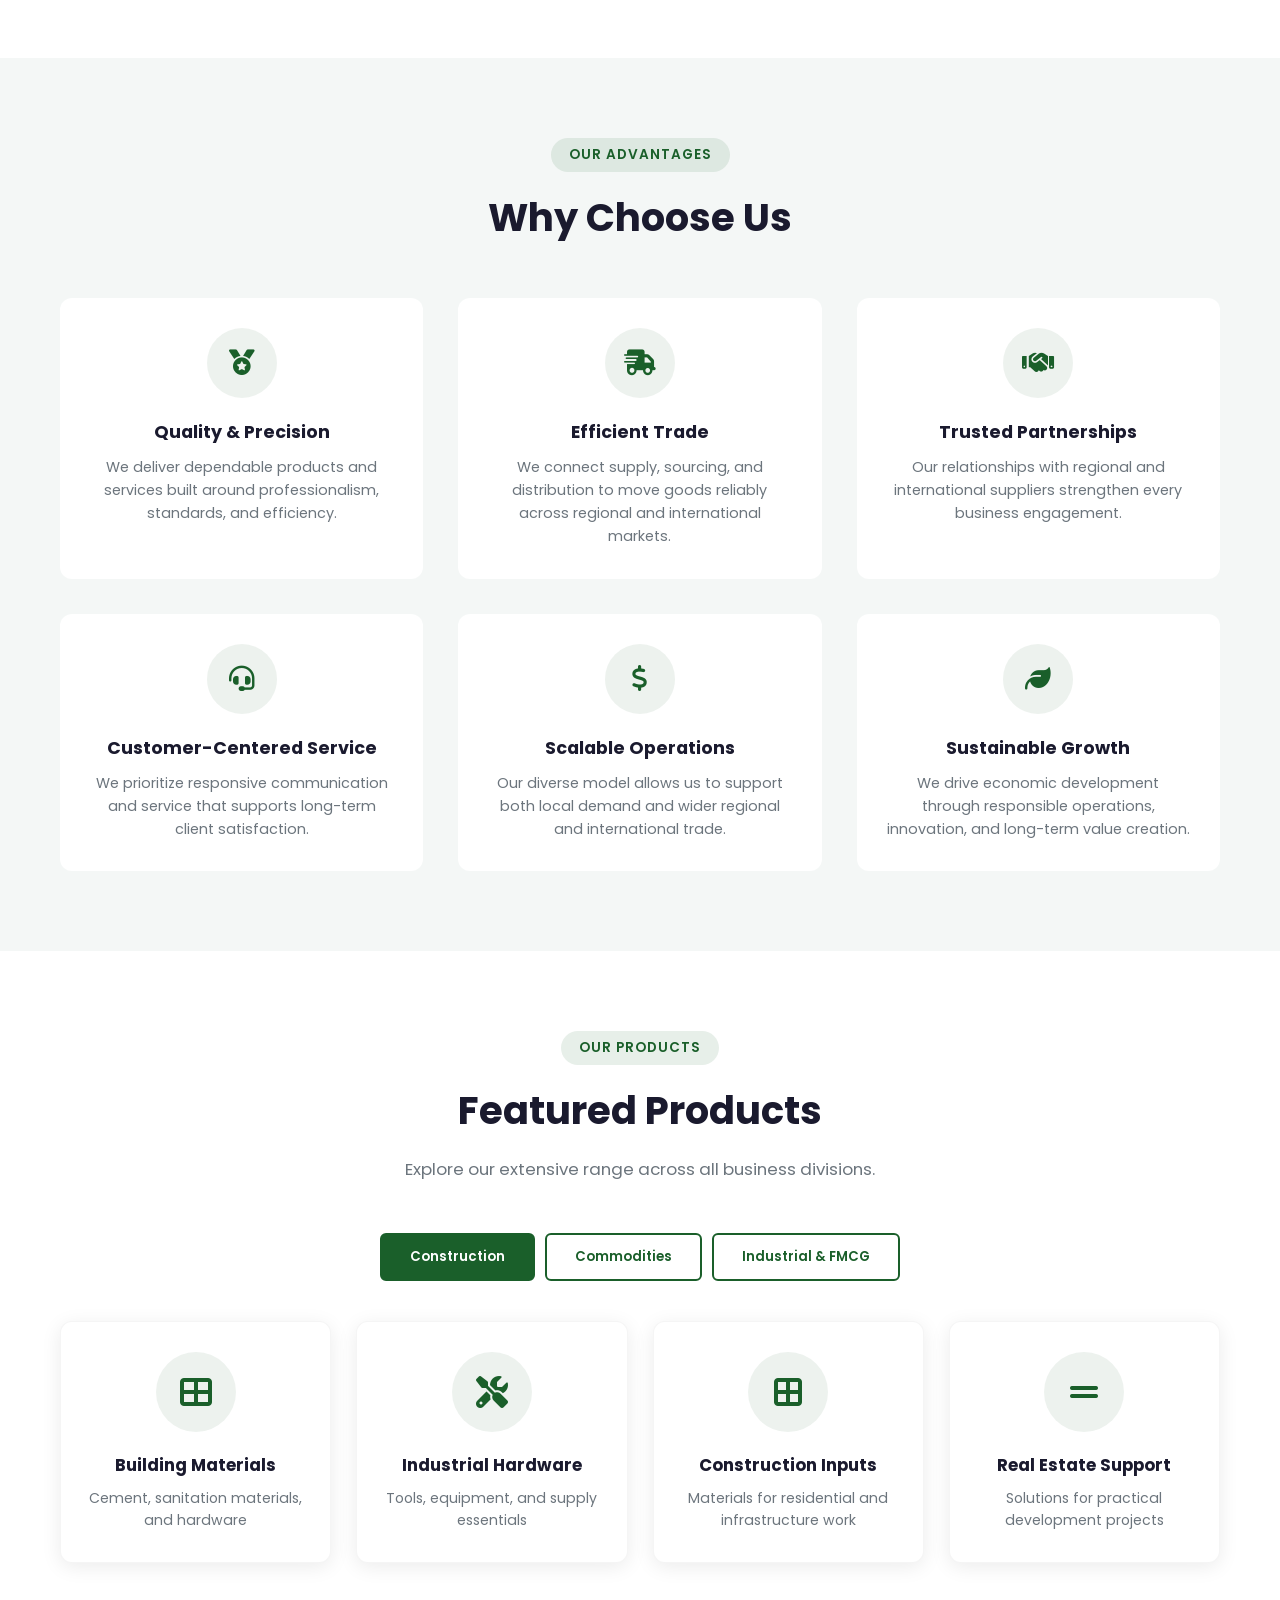
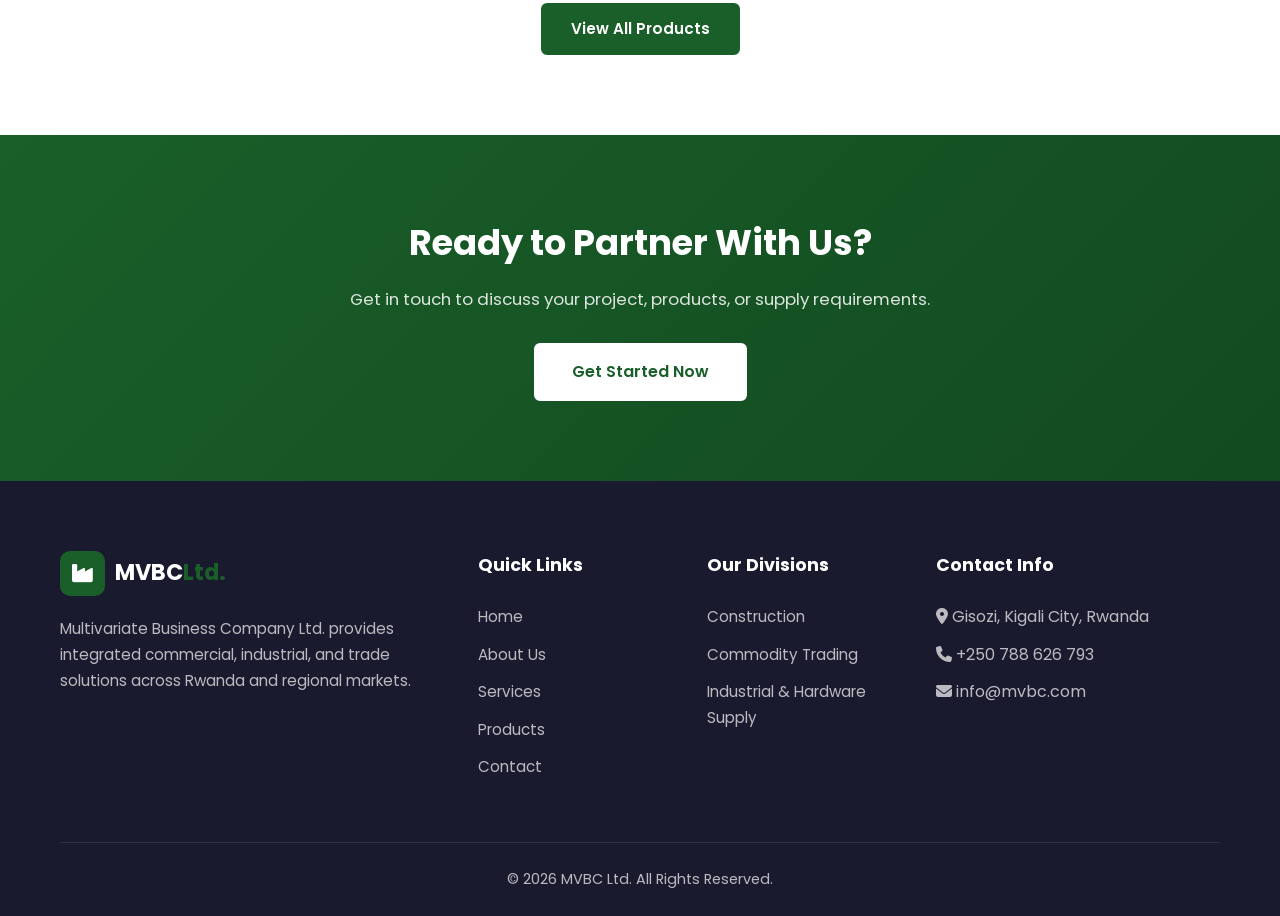
==== commit 5a86014b: "Version 1.4" ====
--- a/index.html
+++ b/index.html
@@ -4,7 +4,7 @@
     <meta charset="UTF-8">
     <meta name="viewport" content="width=device-width, initial-scale=1.0">
     <link rel="icon" type="image/png" href="images/MVBC LOGO NBG.png">
-    <title>MultiSector Solutions | Construction, Trading & Packaging</title>
+    <title>MVBC Ltd. | Construction, Trading & Industrial Supply</title>
     <link rel="stylesheet" href="css/style.css">
     <link rel="preconnect" href="https://fonts.googleapis.com">
     <link href="https://fonts.googleapis.com/css2?family=Poppins:wght@300;400;500;600;700;800&display=swap" rel="stylesheet">
@@ -16,7 +16,7 @@
             <div class="logo">
                 <a href="index.html">
                     <span class="logo-icon"><i class="fas fa-industry"></i></span>
-                    <span class="logo-text">MultiSector<span>Solutions</span></span>
+                    <span class="logo-text">MVBC<span>Ltd.</span></span>
                 </a>
             </div>
             <nav class="nav" id="nav">
@@ -40,28 +40,28 @@
     <section class="hero">
         <div class="container">
             <div class="hero-content">
-                <h1 class="hero-title">Building Futures Across <span class="highlight">Multiple Industries</span></h1>
-                <p class="hero-subtitle">Your trusted partner in construction materials, commodity trading, and packaging solutions. Quality products, reliable service, global reach.</p>
+                <h1 class="hero-title">Building Growth Across <span class="highlight">Multiple Sectors</span></h1>
+                <p class="hero-subtitle">Multivariate Business Company Ltd. is a diversified enterprise serving construction, commodity trading, industrial supply, and real estate through reliable products, regional reach, and strategic partnerships.</p>
                 <div class="hero-buttons">
                     <a href="services.html" class="btn btn-primary btn-lg">Explore Our Services</a>
                     <a href="contact.html" class="btn btn-outline btn-lg">Contact Us</a>
                 </div>
                 <div class="hero-stats">
                     <div class="stat-item">
-                        <span class="stat-number">15+</span>
-                        <span class="stat-label">Years Experience</span>
-                    </div>
-                    <div class="stat-item">
-                        <span class="stat-number">500+</span>
-                        <span class="stat-label">Projects Completed</span>
-                    </div>
-                    <div class="stat-item">
-                        <span class="stat-number">50+</span>
-                        <span class="stat-label">Global Partners</span>
-                    </div>
-                    <div class="stat-item">
                         <span class="stat-number">3</span>
-                        <span class="stat-label">Core Divisions</span>
+                        <span class="stat-label">Business Divisions</span>
+                    </div>
+                    <div class="stat-item">
+                        <span class="stat-number">Kigali</span>
+                        <span class="stat-label">Based in Rwanda</span>
+                    </div>
+                    <div class="stat-item">
+                        <span class="stat-number">Global</span>
+                        <span class="stat-label">Import & Export</span>
+                    </div>
+                    <div class="stat-item">
+                        <span class="stat-number">Kayonza</span>
+                        <span class="stat-label">Processing Plant Expansion</span>
                     </div>
                 </div>
             </div>
@@ -73,26 +73,26 @@
             <div class="section-header">
                 <span class="section-tag">What We Do</span>
                 <h2 class="section-title">Our Business Divisions</h2>
-                <p class="section-desc">We operate across three core sectors, delivering excellence and reliability in every venture.</p>
+                <p class="section-desc">We operate across strategic sectors, delivering practical solutions and dependable value to clients across Rwanda and beyond.</p>
             </div>
             <div class="divisions-grid">
                 <div class="division-card">
                     <div class="division-icon"><i class="fas fa-hard-hat"></i></div>
-                    <h3>Construction Materials</h3>
-                    <p>Premium quality tiles, bolts, gabions, galvanized tubes, and cement for all your construction needs.</p>
+                    <h3>Construction & Real Estate</h3>
+                    <p>Engineering, construction, and real-estate growth solutions designed for modern urban and commercial demand.</p>
                     <a href="services.html#construction" class="read-more">Learn More <i class="fas fa-arrow-right"></i></a>
                 </div>
                 <div class="division-card featured">
                     <div class="division-icon"><i class="fas fa-seedling"></i></div>
                     <h3>Commodity Trading</h3>
-                    <p>Global trade in beans, maize, sugar, and edible vegetable oils. Connecting producers to markets.</p>
+                    <p>Regional and international trade in rice, beans, maize, sugar, and edible vegetable cooking oil.</p>
                     <a href="services.html#trading" class="read-more">Learn More <i class="fas fa-arrow-right"></i></a>
                 </div>
                 <div class="division-card">
                     <div class="division-icon"><i class="fas fa-box-open"></i></div>
-                    <h3>Packaging Materials</h3>
-                    <p>Custom packaging solutions designed to protect and present your products effectively.</p>
-                    <a href="services.html#packaging" class="read-more">Learn More <i class="fas fa-arrow-right"></i></a>
+                    <h3>Industrial & Hardware Supply</h3>
+                    <p>Reliable supply of construction inputs, hardware, and consumer essentials for business growth.</p>
+                    <a href="services.html#industrial" class="read-more">Learn More <i class="fas fa-arrow-right"></i></a>
                 </div>
             </div>
         </div>
@@ -107,33 +107,33 @@
             <div class="features-grid">
                 <div class="feature-item">
                     <div class="feature-icon"><i class="fas fa-medal"></i></div>
-                    <h4>Premium Quality</h4>
-                    <p>All products meet international standards with rigorous quality control.</p>
+                    <h4>Quality & Precision</h4>
+                    <p>We deliver dependable products and services built around professionalism, standards, and efficiency.</p>
                 </div>
                 <div class="feature-item">
                     <div class="feature-icon"><i class="fas fa-shipping-fast"></i></div>
-                    <h4>Timely Delivery</h4>
-                    <p>Reliable logistics ensuring your orders arrive when you need them.</p>
+                    <h4>Efficient Trade</h4>
+                    <p>We connect supply, sourcing, and distribution to move goods reliably across regional and international markets.</p>
                 </div>
                 <div class="feature-item">
                     <div class="feature-icon"><i class="fas fa-handshake"></i></div>
                     <h4>Trusted Partnerships</h4>
-                    <p>Long-standing relationships with global suppliers and clients.</p>
+                    <p>Our relationships with regional and international suppliers strengthen every business engagement.</p>
                 </div>
                 <div class="feature-item">
                     <div class="feature-icon"><i class="fas fa-headset"></i></div>
-                    <h4>24/7 Support</h4>
-                    <p>Dedicated customer service team available around the clock.</p>
+                    <h4>Customer-Centered Service</h4>
+                    <p>We prioritize responsive communication and service that supports long-term client satisfaction.</p>
                 </div>
                 <div class="feature-item">
                     <div class="feature-icon"><i class="fas fa-dollar-sign"></i></div>
-                    <h4>Competitive Pricing</h4>
-                    <p>Best market rates without compromising quality or service.</p>
+                    <h4>Scalable Operations</h4>
+                    <p>Our diverse model allows us to support both local demand and wider regional and international trade.</p>
                 </div>
                 <div class="feature-item">
                     <div class="feature-icon"><i class="fas fa-leaf"></i></div>
-                    <h4>Sustainability</h4>
-                    <p>Environmentally responsible practices across all operations.</p>
+                    <h4>Sustainable Growth</h4>
+                    <p>We drive economic development through responsible operations, innovation, and long-term value creation.</p>
                 </div>
             </div>
         </div>
@@ -149,30 +149,30 @@
             <div class="products-tabs">
                 <button class="tab-btn active" data-tab="construction">Construction</button>
                 <button class="tab-btn" data-tab="commodities">Commodities</button>
-                <button class="tab-btn" data-tab="packaging">Packaging</button>
+                <button class="tab-btn" data-tab="industrial">Industrial & FMCG</button>
             </div>
             <div class="products-content">
                 <div class="tab-content active" id="construction">
                     <div class="products-grid">
                         <div class="product-card">
                             <div class="product-img"><i class="fas fa-th-large"></i></div>
-                            <h4>Construction Tiles</h4>
-                            <p>Ceramic & porcelain tiles</p>
+                            <h4>Building Materials</h4>
+                            <p>Cement, sanitation materials, and hardware</p>
                         </div>
                         <div class="product-card">
                             <div class="product-img"><i class="fas fa-tools"></i></div>
-                            <h4>Bolts & Fasteners</h4>
-                            <p>High-strength industrial bolts</p>
+                            <h4>Industrial Hardware</h4>
+                            <p>Tools, equipment, and supply essentials</p>
                         </div>
                         <div class="product-card">
                             <div class="product-img"><i class="fas fa-border-all"></i></div>
-                            <h4>Gabions</h4>
-                            <p>Wire mesh retaining walls</p>
+                            <h4>Construction Inputs</h4>
+                            <p>Materials for residential and infrastructure work</p>
                         </div>
                         <div class="product-card">
                             <div class="product-img"><i class="fas fa-grip-lines"></i></div>
-                            <h4>Galvanized Tubes</h4>
-                            <p>Corrosion-resistant steel</p>
+                            <h4>Real Estate Support</h4>
+                            <p>Solutions for practical development projects</p>
                         </div>
                     </div>
                 </div>
@@ -180,47 +180,47 @@
                     <div class="products-grid">
                         <div class="product-card">
                             <div class="product-img"><i class="fas fa-seedling"></i></div>
-                            <h4>Beans</h4>
-                            <p>High-quality legumes</p>
+                            <h4>Rice & Beans</h4>
+                            <p>Regional and international supply for commercial markets</p>
                         </div>
                         <div class="product-card">
                             <div class="product-img"><i class="fas fa-wheat-awn"></i></div>
                             <h4>Maize</h4>
-                            <p>Premium grade corn</p>
+                            <p>Grain and processing solutions</p>
                         </div>
                         <div class="product-card">
                             <div class="product-img"><i class="fas fa-cube"></i></div>
                             <h4>Sugar</h4>
-                            <p>Refined & raw sugar</p>
+                            <p>Brown and white sugar supply</p>
                         </div>
                         <div class="product-card">
                             <div class="product-img"><i class="fas fa-oil-can"></i></div>
                             <h4>Vegetable Oil</h4>
-                            <p>Food-grade edible oils</p>
-                        </div>
-                    </div>
-                </div>
-                <div class="tab-content" id="packaging">
+                            <p>Edible cooking oil for retail and bulk markets</p>
+                        </div>
+                    </div>
+                </div>
+                <div class="tab-content" id="industrial">
                     <div class="products-grid">
                         <div class="product-card">
                             <div class="product-img"><i class="fas fa-box"></i></div>
-                            <h4>Carton Boxes</h4>
-                            <p>Corrugated packaging</p>
+                            <h4>Packaging Products</h4>
+                            <p>Bulk packaging for commercial and retail needs</p>
                         </div>
                         <div class="product-card">
                             <div class="product-img"><i class="fas fa-shopping-bag"></i></div>
-                            <h4>PP Bags</h4>
-                            <p>Woven sacks for bulk</p>
+                            <h4>Sanitation Materials</h4>
+                            <p>Industrial and construction supply essentials</p>
                         </div>
                         <div class="product-card">
                             <div class="product-img"><i class="fas fa-tape"></i></div>
-                            <h4>Packaging Tapes</h4>
-                            <p>High-adhesive sealing</p>
+                            <h4>Tools & Equipment</h4>
+                            <p>Products for contractors, developers, and individual clients</p>
                         </div>
                         <div class="product-card">
                             <div class="product-img"><i class="fas fa-jar"></i></div>
-                            <h4>Plastic Containers</h4>
-                            <p>Food-safe storage</p>
+                            <h4>FMCG Essentials</h4>
+                            <p>FMCG essentials for everyday markets</p>
                         </div>
                     </div>
                 </div>
@@ -235,7 +235,7 @@
         <div class="container">
             <div class="cta-box">
                 <h2>Ready to Partner With Us?</h2>
-                <p>Get in touch today for a free consultation and quote.</p>
+                <p>Get in touch to discuss your project, products, or supply requirements.</p>
                 <a href="contact.html" class="btn btn-light btn-lg">Get Started Now</a>
             </div>
         </div>
@@ -248,16 +248,10 @@
                     <div class="logo">
                         <a href="index.html">
                             <span class="logo-icon"><i class="fas fa-industry"></i></span>
-                            <span class="logo-text">MultiSector<span>Solutions</span></span>
+                            <span class="logo-text">MVBC<span>Ltd.</span></span>
                         </a>
                     </div>
-                    <p>Your comprehensive partner for construction materials, commodity trading, and packaging solutions.</p>
-                    <div class="social-links">
-                        <a href="#"><i class="fab fa-facebook-f"></i></a>
-                        <a href="#"><i class="fab fa-twitter"></i></a>
-                        <a href="#"><i class="fab fa-linkedin-in"></i></a>
-                        <a href="#"><i class="fab fa-instagram"></i></a>
-                    </div>
+                    <p>Multivariate Business Company Ltd. provides integrated commercial, industrial, and trade solutions across Rwanda and regional markets.</p>
                 </div>
                 <div class="footer-col">
                     <h4>Quick Links</h4>
@@ -274,20 +268,20 @@
                     <ul>
                         <li><a href="services.html#construction">Construction</a></li>
                         <li><a href="services.html#trading">Commodity Trading</a></li>
-                        <li><a href="services.html#packaging">Packaging</a></li>
+                        <li><a href="services.html#industrial">Industrial & Hardware Supply</a></li>
                     </ul>
                 </div>
                 <div class="footer-col">
                     <h4>Contact Info</h4>
                     <ul class="contact-info">
-                        <li><i class="fas fa-map-marker-alt"></i> 123 Industrial Zone, Business District</li>
-                        <li><i class="fas fa-phone"></i> +1 (555) 123-4567</li>
-                        <li><i class="fas fa-envelope"></i> info@multisectorsolutions.com</li>
+                        <li><i class="fas fa-map-marker-alt"></i> Gisozi, Kigali City, Rwanda</li>
+                        <li><i class="fas fa-phone"></i> +250 788 626 793</li>
+                        <li><i class="fas fa-envelope"></i> info@mvbc.com</li>
                     </ul>
                 </div>
             </div>
             <div class="footer-bottom">
-                <p>&copy; 2026 MultiSector Solutions Ltd. All Rights Reserved.</p>
+                <p>&copy; 2026 MVBC Ltd. All Rights Reserved.</p>
             </div>
         </div>
     </footer>
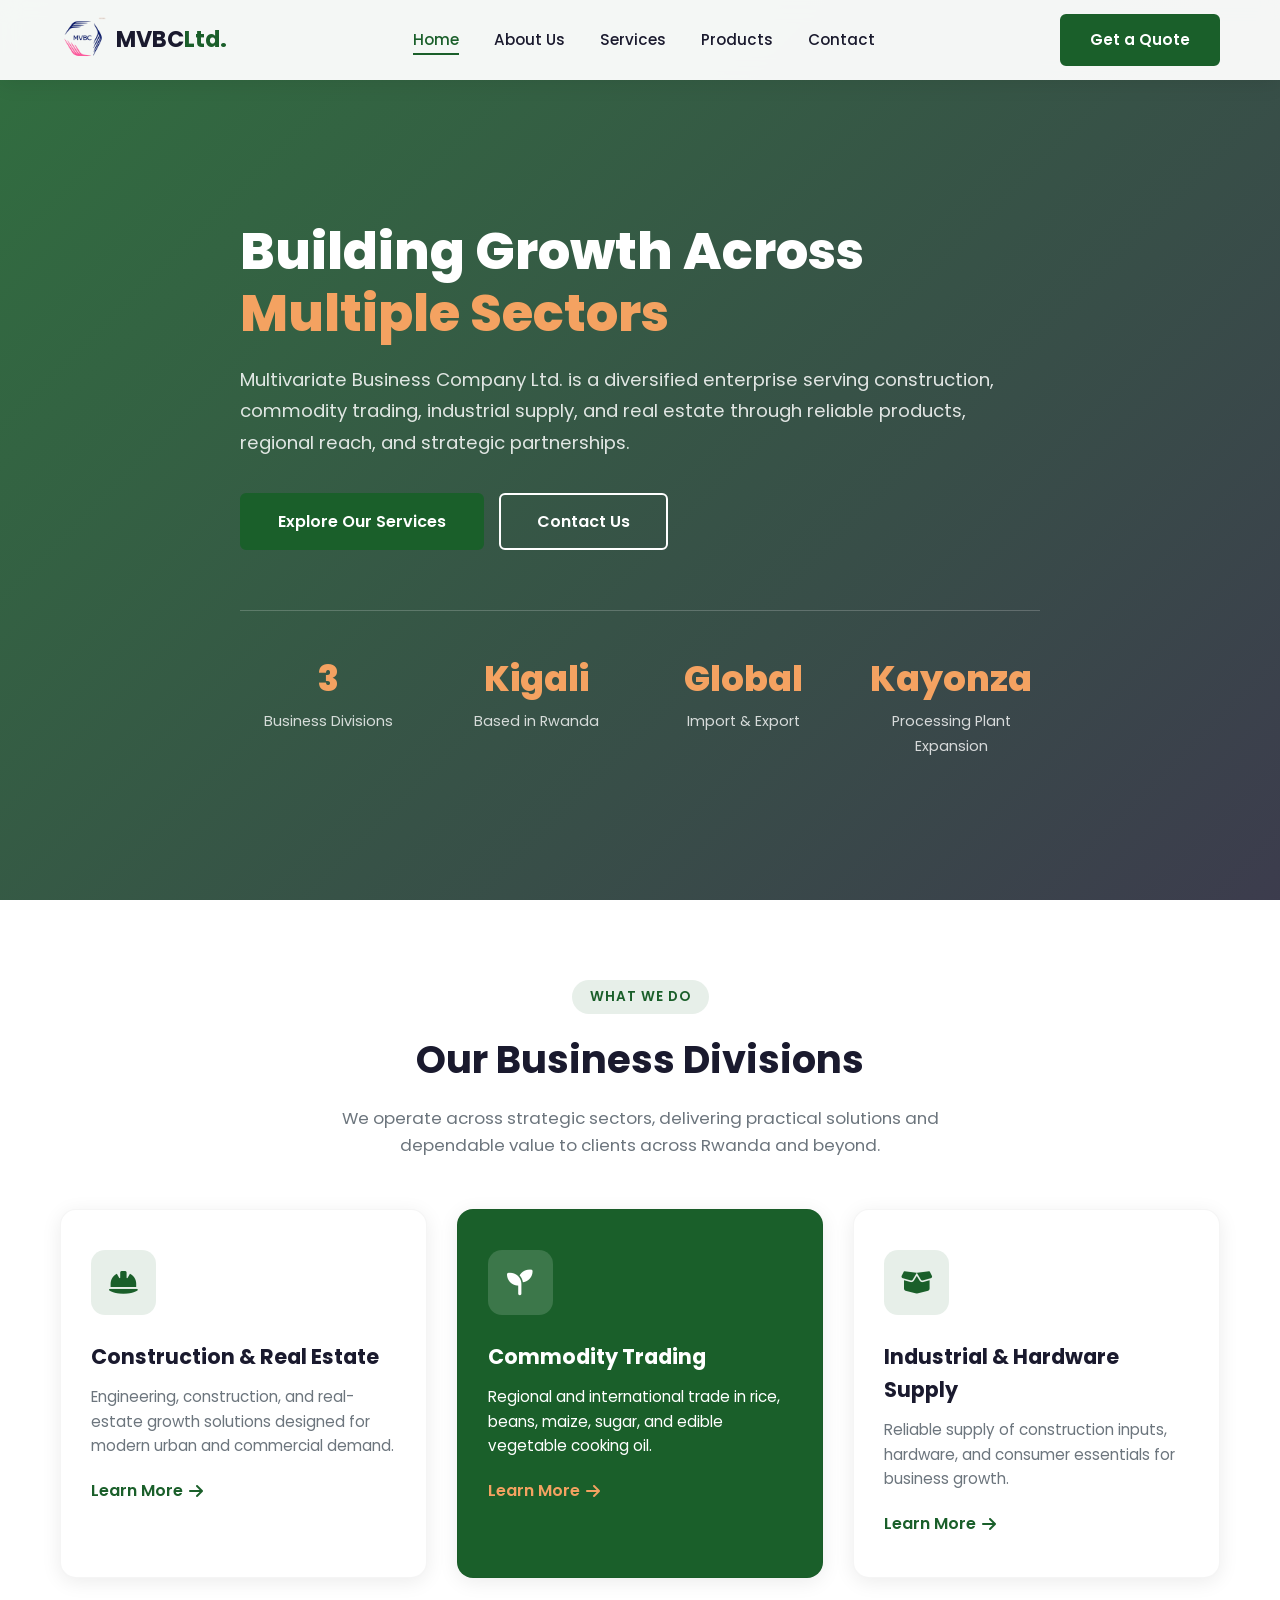
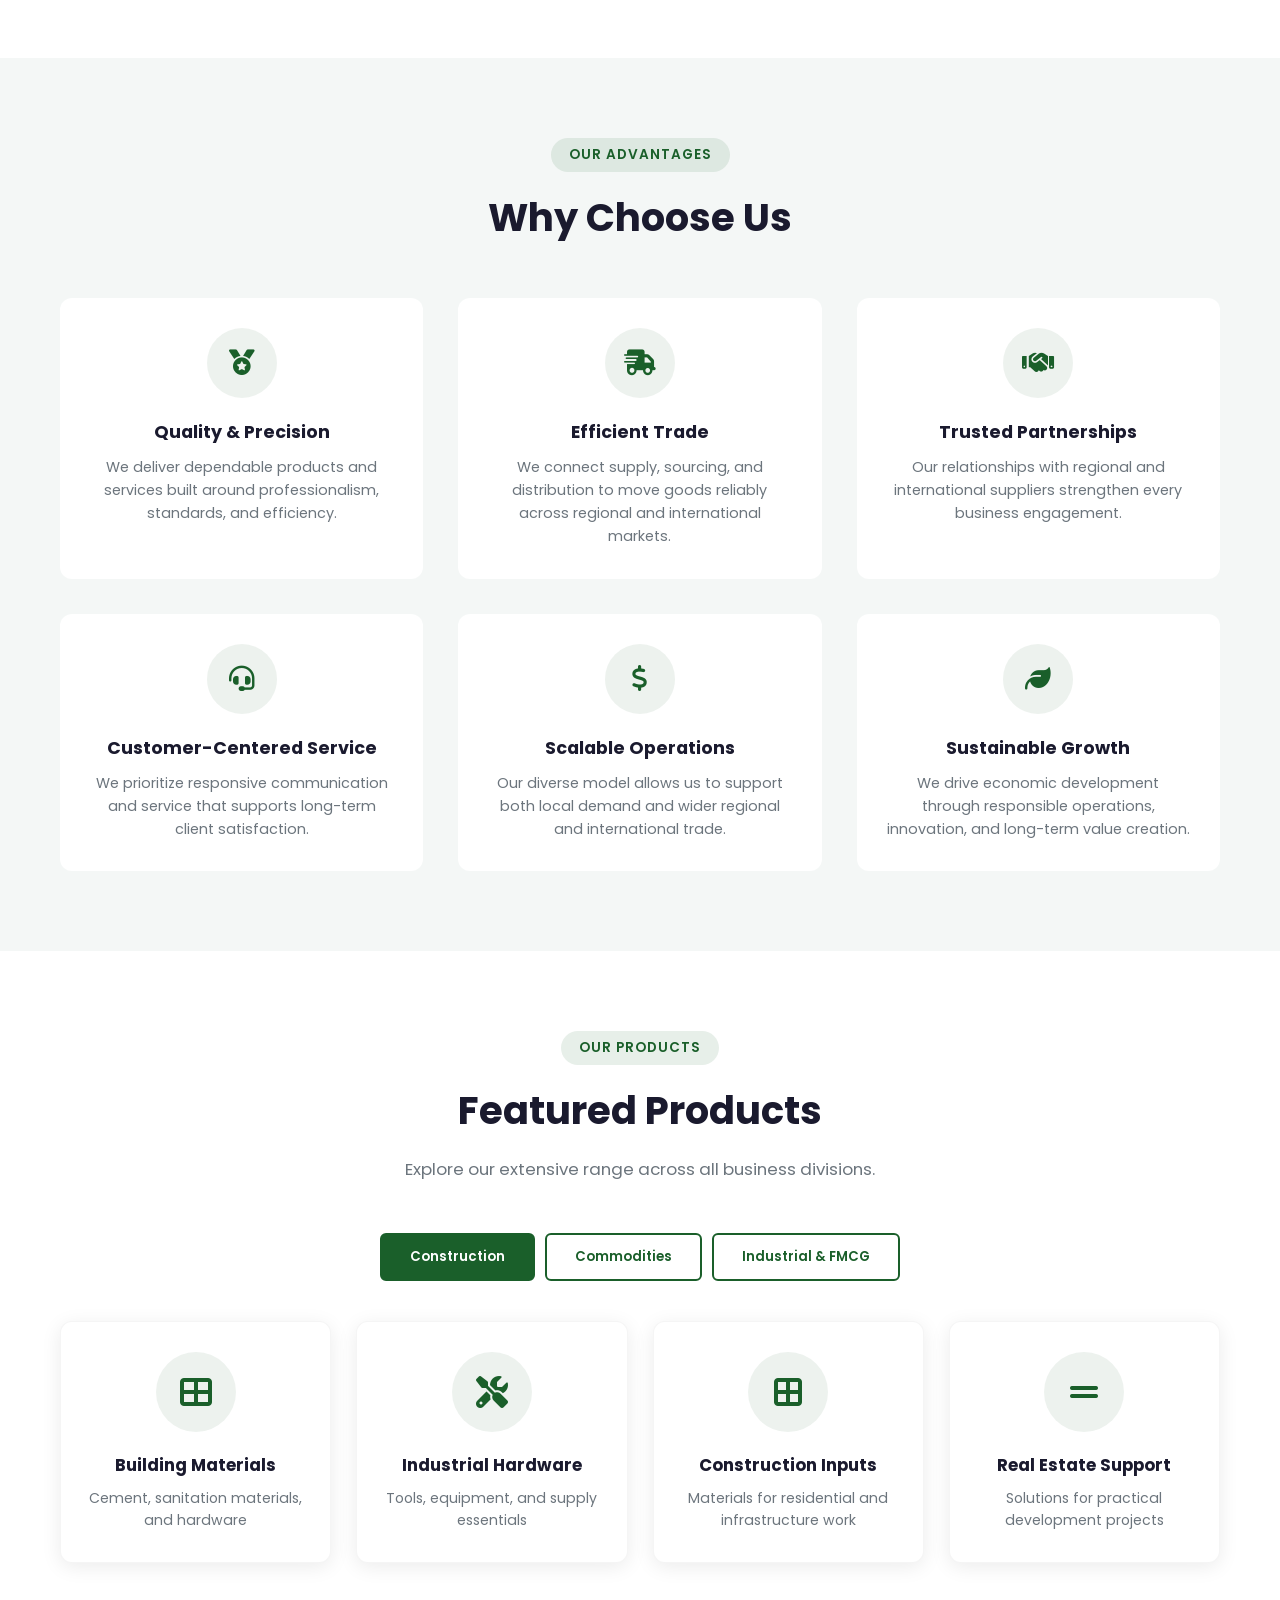
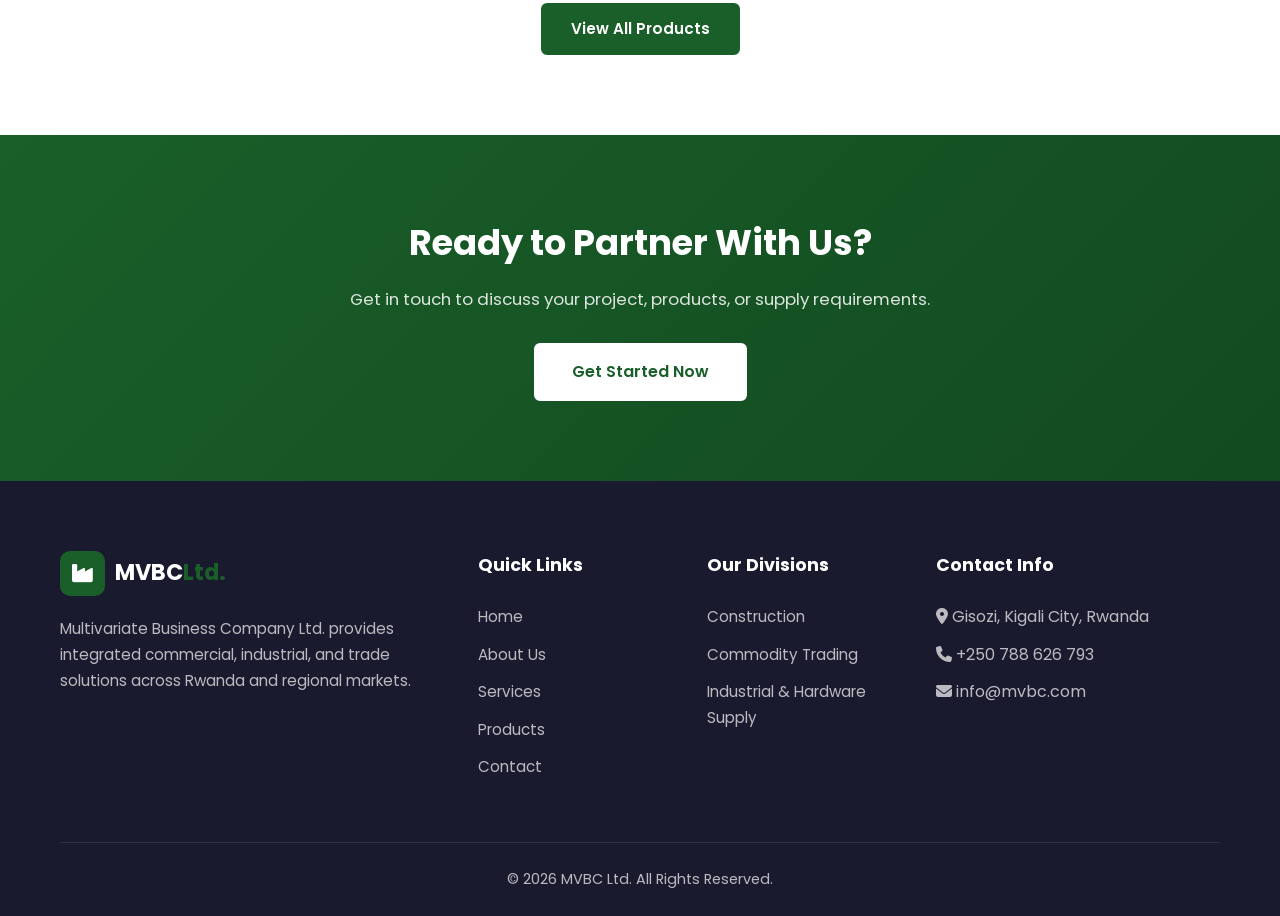
==== commit 3f96681f: "Version 1.5" ====
--- a/index.html
+++ b/index.html
@@ -15,7 +15,7 @@
         <div class="container">
             <div class="logo">
                 <a href="index.html">
-                    <span class="logo-icon"><i class="fas fa-industry"></i></span>
+                    <img class="logo-mark" src="images/MVBC LOGO NBG.png" alt="">
                     <span class="logo-text">MVBC<span>Ltd.</span></span>
                 </a>
             </div>
--- a/css/style.css
+++ b/css/style.css
@@ -202,6 +202,14 @@
     font-size: 1.3rem;
 }
 
+.logo-mark {
+    display: block;
+    width: 46px;
+    height: 46px;
+    object-fit: contain;
+    flex: 0 0 auto;
+}
+
 .logo-text {
     font-size: 1.4rem;
     font-weight: 700;
@@ -1013,6 +1021,17 @@
     .section-title { font-size: 1.8rem; }
 }
 
+@media (max-width: 480px) {
+    .header .container { padding: 0 16px; }
+    .logo a { gap: 8px; }
+    .logo-mark { width: 40px; height: 40px; }
+    .logo-text { font-size: 1.15rem; }
+    .header-actions { gap: 8px; }
+    .header-actions > .btn { display: none; }
+    .hero-stats { grid-template-columns: repeat(2, minmax(0, 1fr)); gap: 20px 12px; }
+    .stat-item { min-width: 0; overflow-wrap: anywhere; }
+}
+
 /* Mobile Menu Active */
 .nav.active {
     display: block;
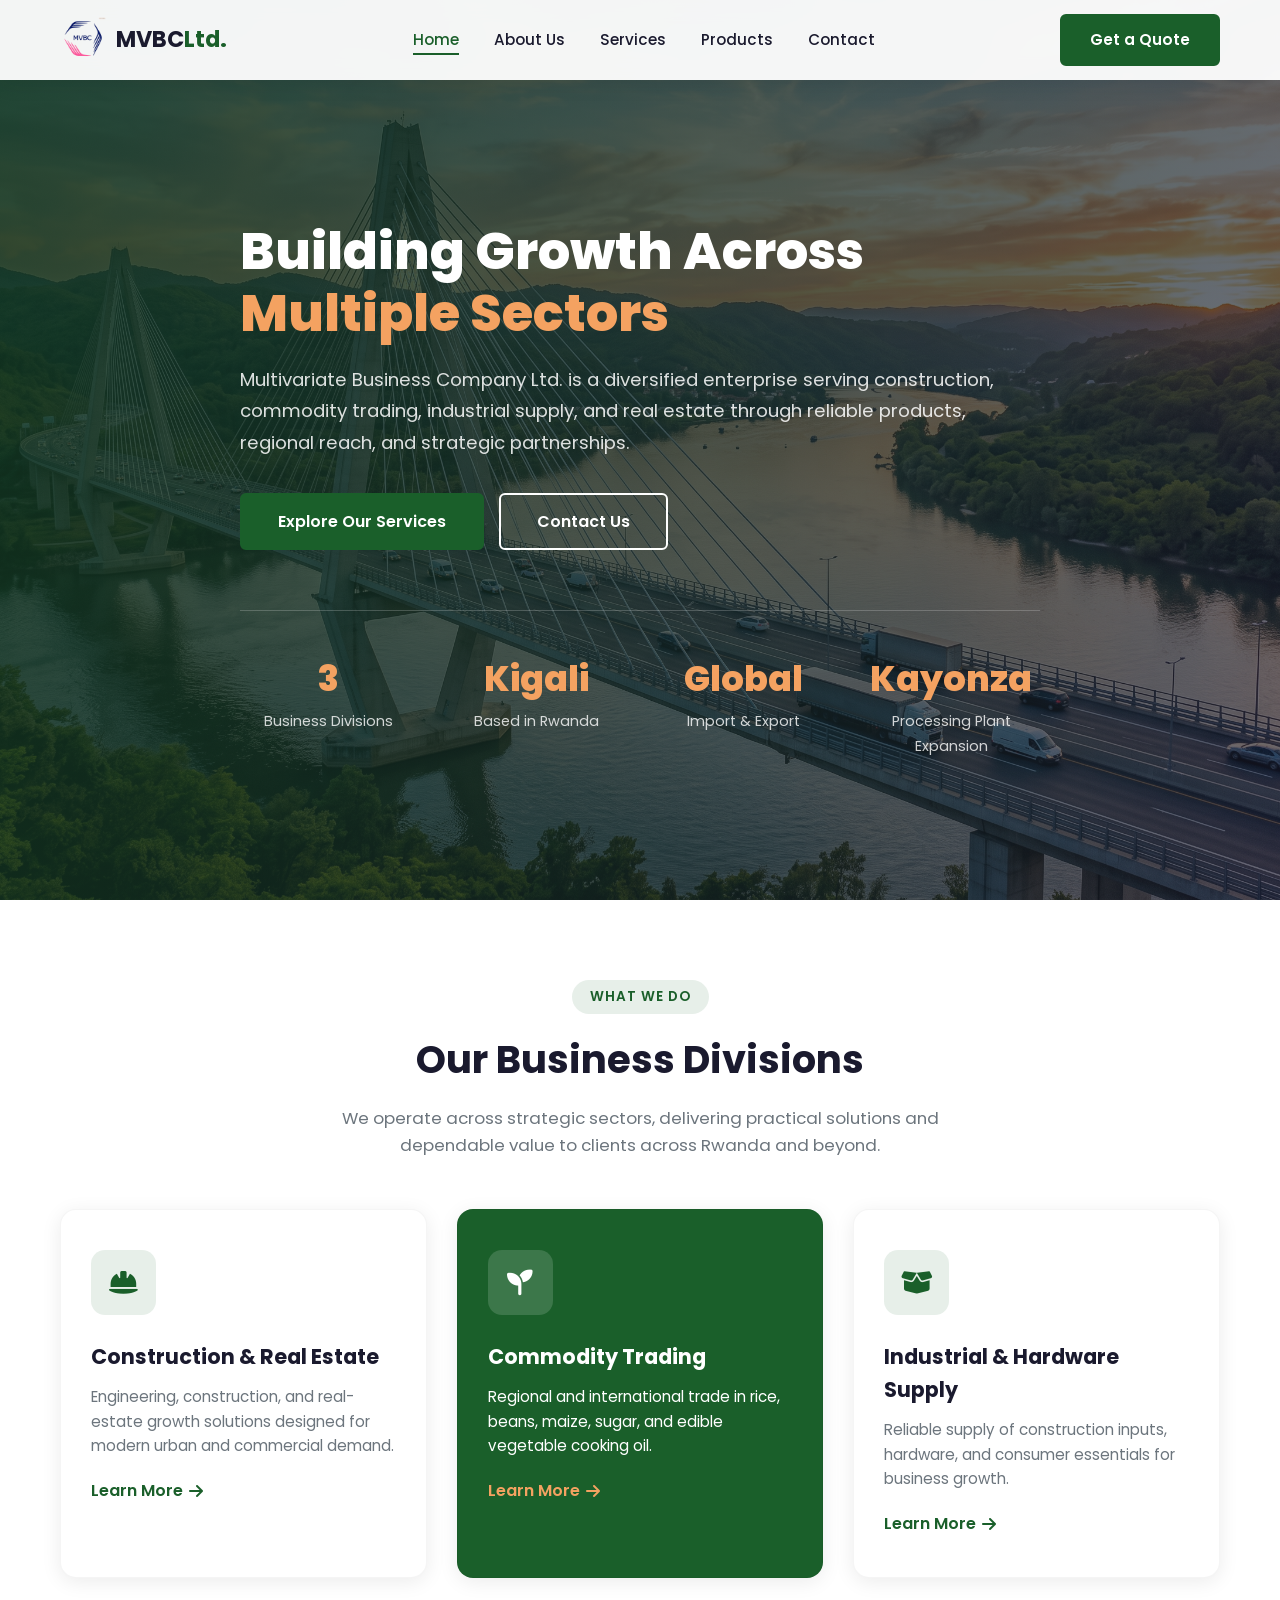
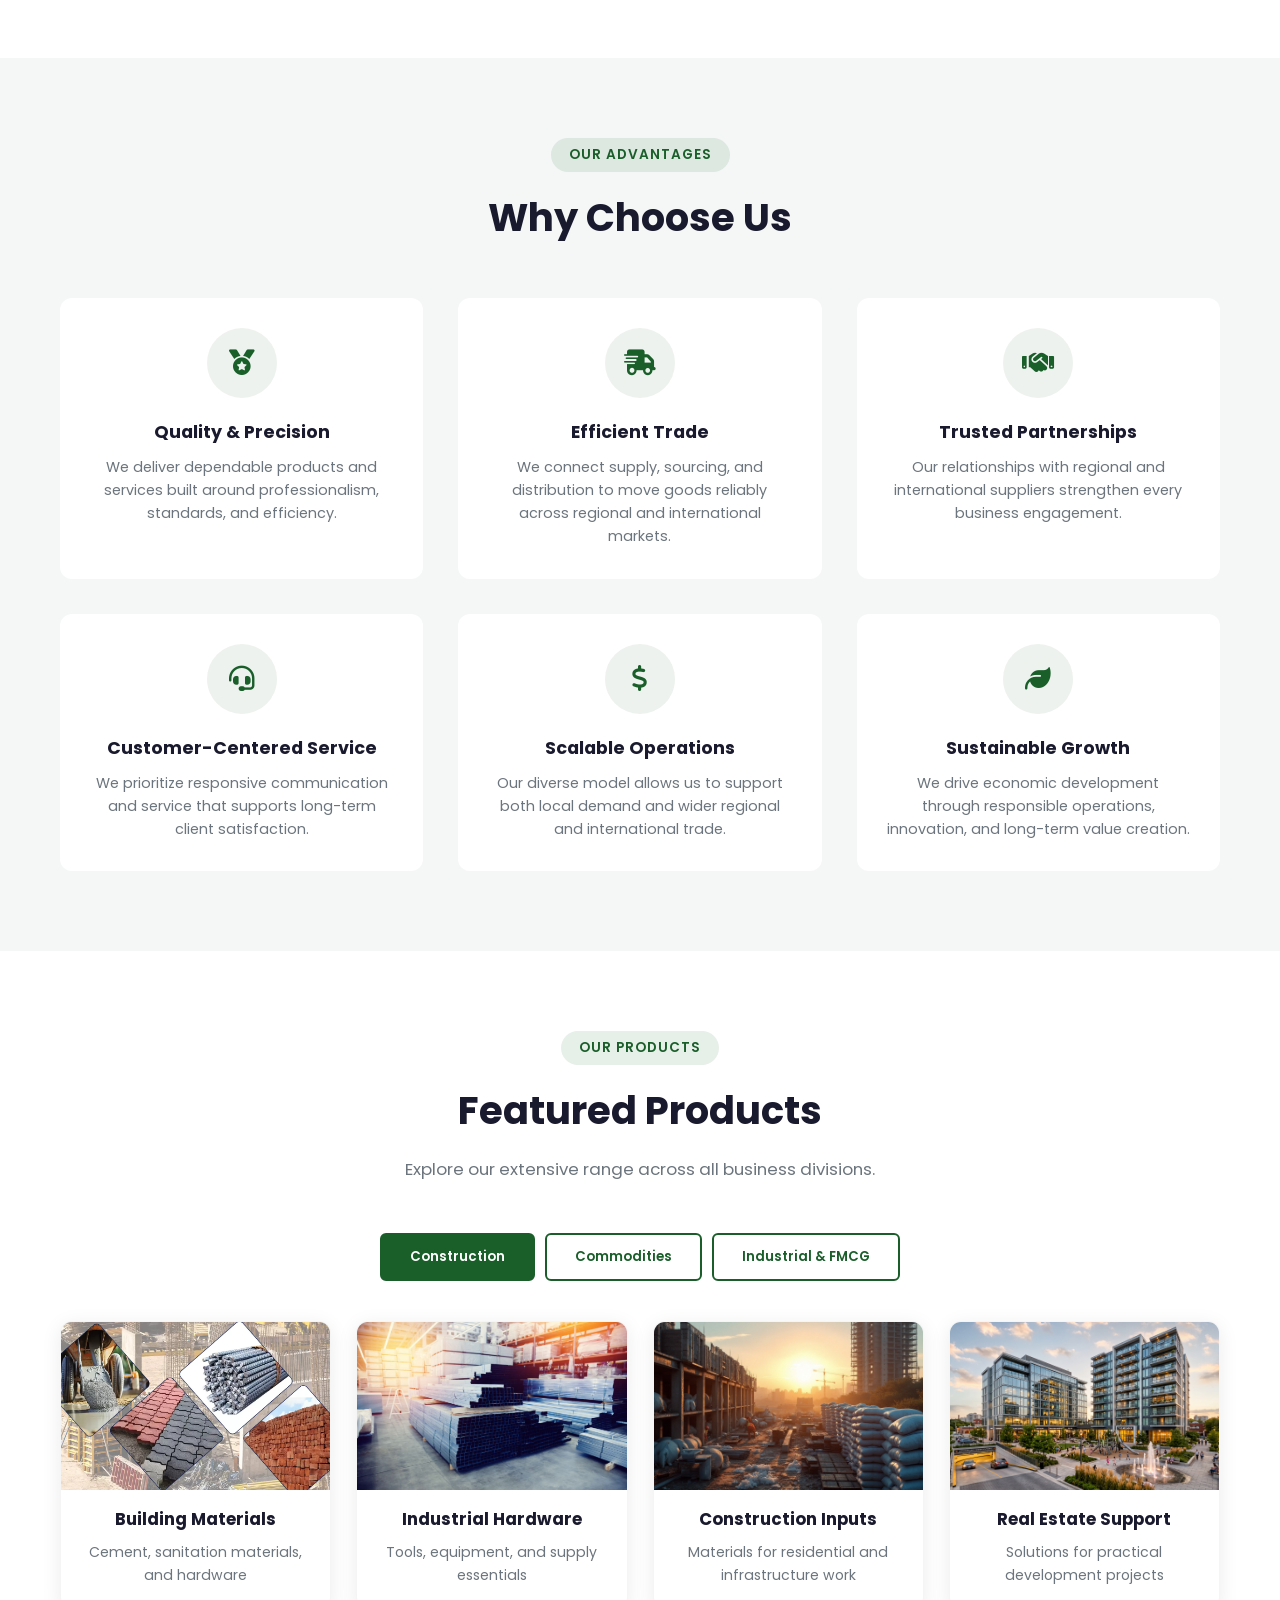
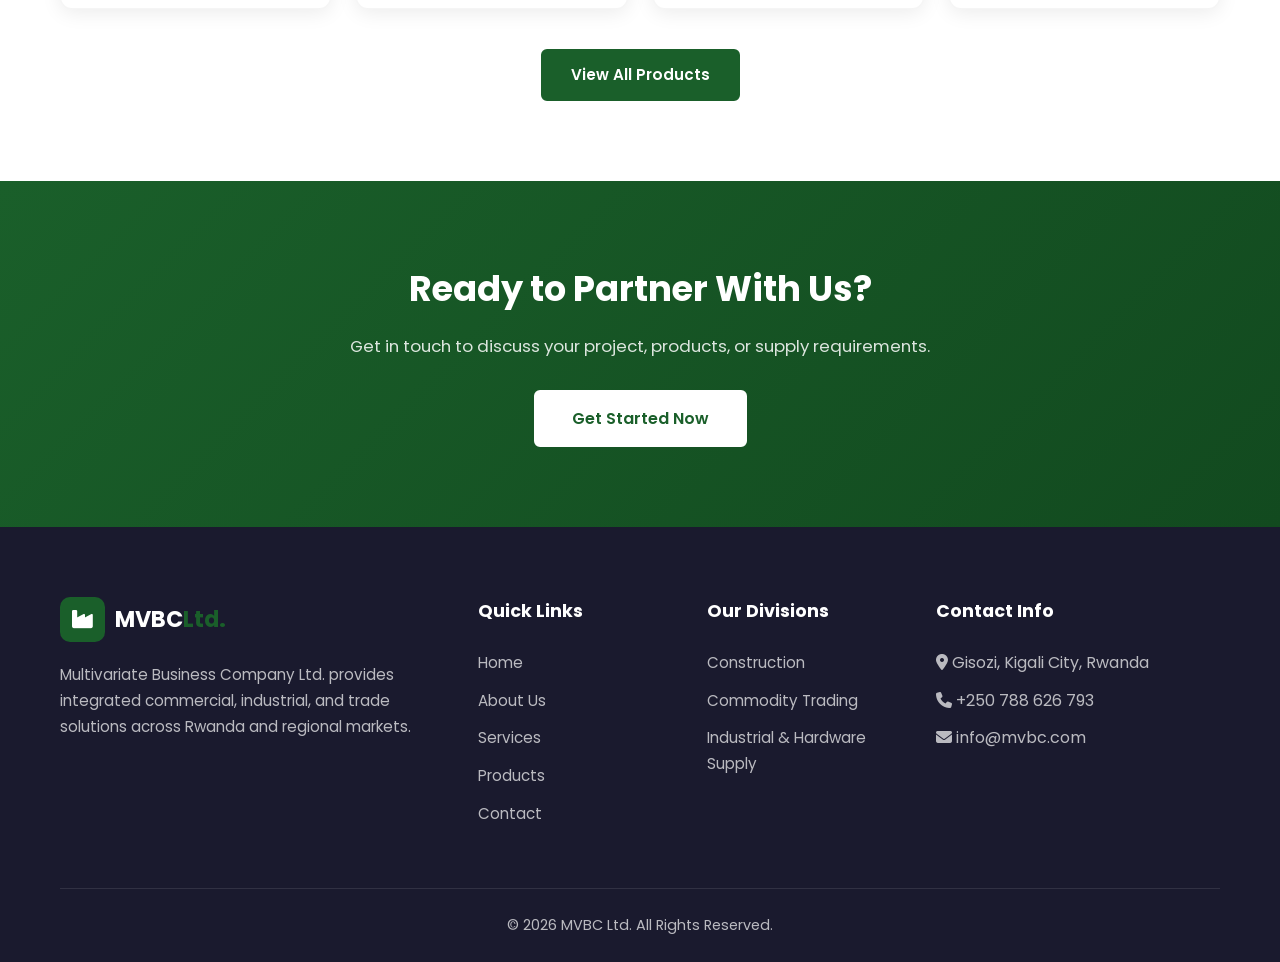
==== commit 4792e700: "Version 1.6" ====
--- a/index.html
+++ b/index.html
@@ -155,22 +155,22 @@
                 <div class="tab-content active" id="construction">
                     <div class="products-grid">
                         <div class="product-card">
-                            <div class="product-img"><i class="fas fa-th-large"></i></div>
+                            <div class="product-img"><img src="files/07-May-24-Building-Materials.webp" alt="Building materials for construction" loading="lazy" decoding="async"></div>
                             <h4>Building Materials</h4>
                             <p>Cement, sanitation materials, and hardware</p>
                         </div>
                         <div class="product-card">
-                            <div class="product-img"><i class="fas fa-tools"></i></div>
+                            <div class="product-img"><img src="files/Steel-Raw-Material-Warehouse.jpg" alt="Industrial materials stored in a warehouse" loading="lazy" decoding="async"></div>
                             <h4>Industrial Hardware</h4>
                             <p>Tools, equipment, and supply essentials</p>
                         </div>
                         <div class="product-card">
-                            <div class="product-img"><i class="fas fa-border-all"></i></div>
+                            <div class="product-img"><img src="files/top-5-essential-raw-materials-for-construction-projects.webp" alt="Essential materials for construction projects" loading="lazy" decoding="async"></div>
                             <h4>Construction Inputs</h4>
                             <p>Materials for residential and infrastructure work</p>
                         </div>
                         <div class="product-card">
-                            <div class="product-img"><i class="fas fa-grip-lines"></i></div>
+                            <div class="product-img"><img src="images/civil_vision_completed_project.png" alt="Completed infrastructure and development project" loading="lazy" decoding="async"></div>
                             <h4>Real Estate Support</h4>
                             <p>Solutions for practical development projects</p>
                         </div>
@@ -179,22 +179,22 @@
                 <div class="tab-content" id="commodities">
                     <div class="products-grid">
                         <div class="product-card">
-                            <div class="product-img"><i class="fas fa-seedling"></i></div>
+                            <div class="product-img"><img src="files/agricultural-field-showcasing-advanced-irrigation-technology.webp" alt="Agricultural fields supplied through regional commodity networks" loading="lazy" decoding="async"></div>
                             <h4>Rice & Beans</h4>
                             <p>Regional and international supply for commercial markets</p>
                         </div>
                         <div class="product-card">
-                            <div class="product-img"><i class="fas fa-wheat-awn"></i></div>
+                            <div class="product-img"><img src="files/irrigation mvbc.webp" alt="Agricultural production and irrigation" loading="lazy" decoding="async"></div>
                             <h4>Maize</h4>
                             <p>Grain and processing solutions</p>
                         </div>
                         <div class="product-card">
-                            <div class="product-img"><i class="fas fa-cube"></i></div>
+                            <div class="product-img"><img src="files/food pro 1.avif" alt="Food products for commodity markets" loading="lazy" decoding="async"></div>
                             <h4>Sugar</h4>
                             <p>Brown and white sugar supply</p>
                         </div>
                         <div class="product-card">
-                            <div class="product-img"><i class="fas fa-oil-can"></i></div>
+                            <div class="product-img"><img src="files/Food processing mvbc2.webp" alt="Food processing and supply operations" loading="lazy" decoding="async"></div>
                             <h4>Vegetable Oil</h4>
                             <p>Edible cooking oil for retail and bulk markets</p>
                         </div>
@@ -203,22 +203,22 @@
                 <div class="tab-content" id="industrial">
                     <div class="products-grid">
                         <div class="product-card">
-                            <div class="product-img"><i class="fas fa-box"></i></div>
+                            <div class="product-img"><img src="files/packing mvbc.webp" alt="Packaging products supplied for commercial distribution" loading="lazy" decoding="async"></div>
                             <h4>Packaging Products</h4>
                             <p>Bulk packaging for commercial and retail needs</p>
                         </div>
                         <div class="product-card">
-                            <div class="product-img"><i class="fas fa-shopping-bag"></i></div>
+                            <div class="product-img"><img src="files/07-May-24-Building-Materials.webp" alt="Sanitation and construction supply materials" loading="lazy" decoding="async"></div>
                             <h4>Sanitation Materials</h4>
                             <p>Industrial and construction supply essentials</p>
                         </div>
                         <div class="product-card">
-                            <div class="product-img"><i class="fas fa-tape"></i></div>
+                            <div class="product-img"><img src="files/Steel-Raw-Material-Warehouse.jpg" alt="Industrial hardware and materials" loading="lazy" decoding="async"></div>
                             <h4>Tools & Equipment</h4>
                             <p>Products for contractors, developers, and individual clients</p>
                         </div>
                         <div class="product-card">
-                            <div class="product-img"><i class="fas fa-jar"></i></div>
+                            <div class="product-img"><img src="files/Food processing mvbc.webp" alt="Consumer food products and processing" loading="lazy" decoding="async"></div>
                             <h4>FMCG Essentials</h4>
                             <p>FMCG essentials for everyday markets</p>
                         </div>
--- a/css/style.css
+++ b/css/style.css
@@ -284,9 +284,8 @@
     min-height: 100vh;
     display: flex;
     align-items: center;
-    background: linear-gradient(135deg, rgba(26,95,42,0.9), rgba(26,26,46,0.85)),
-                url('data:image/svg+xml,<svg xmlns="http://www.w3.org/2000/svg" viewBox="0 0 100 100"><rect fill="none" stroke="rgba(255,255,255,0.05)" stroke-width="1" x="0" y="0" width="100" height="100"/></svg>');
-    background-size: cover;
+    background: linear-gradient(110deg, rgba(18,55,31,0.88), rgba(26,26,46,0.62)),
+                url('../images/civil_vision_bridge.png') center 48% / cover no-repeat;
     position: relative;
     padding-top: 80px;
     color: var(--white);
@@ -545,11 +544,12 @@
 .product-card {
     background: var(--white);
     border-radius: 12px;
-    padding: 30px 20px;
+    padding: 0 0 22px;
     text-align: center;
     box-shadow: var(--shadow);
     transition: var(--transition);
     border: 1px solid rgba(0,0,0,0.04);
+    overflow: hidden;
 }
 
 .product-card:hover {
@@ -558,27 +558,31 @@
 }
 
 .product-img {
-    width: 80px;
-    height: 80px;
-    background: rgba(26,95,42,0.08);
-    border-radius: 50%;
-    display: flex;
-    align-items: center;
-    justify-content: center;
-    font-size: 2rem;
-    color: var(--primary-color);
-    margin: 0 auto 20px;
+    width: 100%;
+    aspect-ratio: 16 / 10;
+    background: #edf1ee;
+    margin: 0 0 16px;
+    overflow: hidden;
+}
+
+.product-img img {
+    display: block;
+    width: 100%;
+    height: 100%;
+    object-fit: cover;
 }
 
 .product-card h4 {
     font-size: 1.05rem;
     margin-bottom: 8px;
     color: var(--dark);
+    padding: 0 16px;
 }
 
 .product-card p {
     color: var(--gray);
     font-size: 0.88rem;
+    padding: 0 16px;
 }
 
 /* ==================== */
@@ -612,9 +616,33 @@
 /* ==================== */
 .page-banner {
     padding: 160px 0 80px;
-    background: linear-gradient(135deg, rgba(26,95,42,0.92), rgba(26,26,46,0.9));
+    background-image: linear-gradient(110deg, rgba(15,42,27,0.84), rgba(20,29,28,0.62)),
+                      url('../images/civil_vision_completed_project.png');
+    background-size: cover;
+    background-position: center;
+    background-repeat: no-repeat;
     color: var(--white);
     text-align: center;
+}
+
+.page-banner--about {
+    background-image: linear-gradient(110deg, rgba(15,42,27,0.84), rgba(20,29,28,0.62)),
+                      url('../images/civil_vision_sustainable_city.png');
+}
+
+.page-banner--services {
+    background-image: linear-gradient(110deg, rgba(15,42,27,0.84), rgba(20,29,28,0.62)),
+                      url('../files/road cons mvbc.jpg');
+}
+
+.page-banner--products {
+    background-image: linear-gradient(110deg, rgba(15,42,27,0.84), rgba(20,29,28,0.62)),
+                      url('../files/Steel-Raw-Material-Warehouse.jpg');
+}
+
+.page-banner--contact {
+    background-image: linear-gradient(110deg, rgba(15,42,27,0.84), rgba(20,29,28,0.62)),
+                      url('../files/Transpo mvbc.jpg');
 }
 
 .page-banner h1 {
@@ -645,30 +673,29 @@
 }
 
 .about-img {
-    background: linear-gradient(135deg, var(--primary-color), var(--primary-dark));
+    display: grid;
+    grid-template-columns: minmax(0, 1.3fr) minmax(0, 1fr);
+    grid-template-rows: repeat(2, minmax(0, 1fr));
+    gap: 10px;
+    aspect-ratio: 4 / 3;
+    width: 100%;
+    min-width: 0;
     border-radius: 16px;
-    min-height: 400px;
-    display: flex;
-    align-items: center;
-    justify-content: center;
-    color: var(--white);
-    font-size: 5rem;
-    position: relative;
+    min-height: 360px;
     overflow: hidden;
 }
 
-.about-img::before {
-    content: '';
-    position: absolute;
-    width: 150%;
-    height: 150%;
-    background: repeating-linear-gradient(45deg, transparent, transparent 10px, rgba(255,255,255,0.03) 10px, rgba(255,255,255,0.03) 20px);
-    animation: slide 20s linear infinite;
-}
-
-@keyframes slide {
-    0% { transform: translate(-10%, -10%); }
-    100% { transform: translate(0, 0); }
+.about-img img {
+    display: block;
+    width: 100%;
+    height: 100%;
+    min-height: 0;
+    object-fit: cover;
+    border-radius: 8px;
+}
+
+.about-img img:first-child {
+    grid-row: 1 / span 2;
 }
 
 .about-content h2 {
@@ -721,7 +748,7 @@
     margin-bottom: 80px;
 }
 
-.service-detail:nth-child(even) .service-img {
+.service-detail.reverse .service-img {
     order: 2;
 }
 
@@ -732,8 +759,15 @@
     display: flex;
     align-items: center;
     justify-content: center;
-    font-size: 4rem;
-    color: var(--primary-color);
+    overflow: hidden;
+}
+
+.service-img img {
+    display: block;
+    width: 100%;
+    height: 100%;
+    min-height: 350px;
+    object-fit: cover;
 }
 
 .service-content h3 {
@@ -794,6 +828,13 @@
     justify-content: center;
     font-size: 3rem;
     color: var(--white);
+}
+
+.product-detail-img img {
+    display: block;
+    width: 100%;
+    height: 100%;
+    object-fit: cover;
 }
 
 .product-detail-info {
@@ -1001,7 +1042,7 @@
     .products-grid { grid-template-columns: repeat(2, 1fr); }
     .about-grid { grid-template-columns: 1fr; }
     .service-detail { grid-template-columns: 1fr; }
-    .service-detail:nth-child(even) .service-img { order: 0; }
+    .service-detail.reverse .service-img { order: 0; }
     .products-page-grid { grid-template-columns: repeat(2, 1fr); }
     .contact-grid { grid-template-columns: 1fr; }
     .footer-grid { grid-template-columns: repeat(2, 1fr); }
@@ -1030,6 +1071,7 @@
     .header-actions > .btn { display: none; }
     .hero-stats { grid-template-columns: repeat(2, minmax(0, 1fr)); gap: 20px 12px; }
     .stat-item { min-width: 0; overflow-wrap: anywhere; }
+    .about-img { min-height: 300px; gap: 8px; }
 }
 
 /* Mobile Menu Active */
